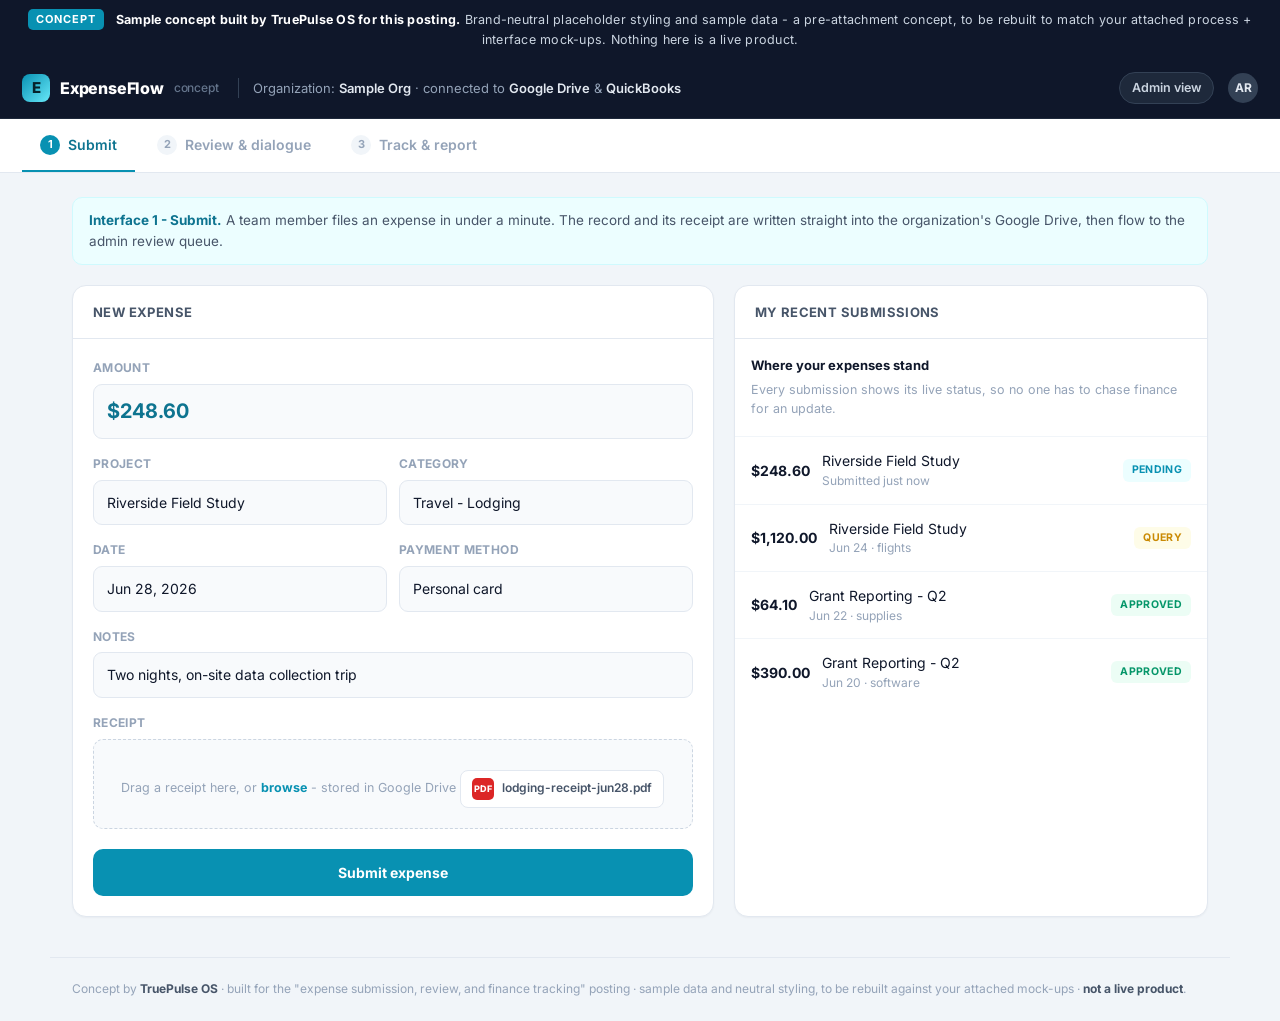
==== index.html @ 90a5983a "Expense app concept for Upwork posting" ====
<!DOCTYPE html>
<html lang="en">
<head>
<meta charset="utf-8">
<meta name="viewport" content="width=device-width, initial-scale=1">
<title>Expense App - Concept (Submit / Review / Track)</title>
<link rel="preconnect" href="https://fonts.googleapis.com">
<link rel="preconnect" href="https://fonts.gstatic.com" crossorigin>
<link href="https://fonts.googleapis.com/css2?family=Inter:wght@400;500;600;700;800&display=swap" rel="stylesheet">
<style>
  :root{
    --bg:#0f172a;--panel:#ffffff;--app:#f1f5f9;--line:#e2e8f0;
    --ink:#0f172a;--ink2:#475569;--ink3:#94a3b8;
    --accent:#0891b2;--accent-d:#0e7490;--accent-soft:#ecfeff;
    --ok:#059669;--ok-bg:#ecfdf5;
    --warn:#ca8a04;--warn-bg:#fefce8;
    --crit:#dc2626;--crit-bg:#fef2f2;
    --pending:#0891b2;--pending-bg:#ecfeff;
    --font:'Inter',system-ui,Segoe UI,sans-serif;
  }
  *{box-sizing:border-box;margin:0;padding:0;}
  body{font-family:var(--font);background:var(--app);color:var(--ink);font-size:14px;line-height:1.55;-webkit-font-smoothing:antialiased;}
  a{color:inherit;text-decoration:none;}

  /* concept banner */
  .banner{background:var(--bg);color:#cbd5e1;font-size:12.5px;letter-spacing:.02em;text-align:center;padding:9px 16px;}
  .banner b{color:#fff;}
  .banner .pill{display:inline-block;background:var(--accent);color:#fff;font-weight:700;font-size:11px;letter-spacing:.08em;text-transform:uppercase;padding:2px 8px;border-radius:5px;margin-right:8px;vertical-align:1px;}

  /* top bar */
  .top{display:flex;align-items:center;gap:14px;background:var(--bg);color:#e2e8f0;padding:14px 22px;border-bottom:1px solid #1e293b;}
  .logo{display:flex;align-items:center;gap:10px;font-weight:800;font-size:16px;color:#fff;letter-spacing:-.2px;}
  .logo .mark{width:28px;height:28px;border-radius:8px;background:linear-gradient(135deg,var(--accent),#67e8f9);display:grid;place-items:center;color:#06232b;font-size:15px;font-weight:800;}
  .top .ctx{margin-left:6px;padding-left:14px;border-left:1px solid #334155;color:#94a3b8;font-size:13px;}
  .top .ctx b{color:#e2e8f0;font-weight:600;}
  .top .right{margin-left:auto;display:flex;align-items:center;gap:14px;color:#94a3b8;font-size:12.5px;}
  .top .role{background:#1e293b;border:1px solid #334155;border-radius:999px;padding:5px 12px;color:#cbd5e1;font-weight:600;}
  .top .who{width:30px;height:30px;border-radius:50%;background:#334155;display:grid;place-items:center;color:#e2e8f0;font-weight:700;font-size:12px;}

  /* view tabs */
  .tabs{display:flex;gap:4px;background:#fff;border-bottom:1px solid var(--line);padding:0 22px;position:sticky;top:0;z-index:20;}
  .tab{padding:15px 18px;font-weight:600;font-size:14px;color:var(--ink3);cursor:pointer;border-bottom:2.5px solid transparent;transition:.15s;display:flex;align-items:center;gap:8px;}
  .tab:hover{color:var(--ink2);}
  .tab.on{color:var(--accent-d);border-bottom-color:var(--accent);}
  .tab .num{width:20px;height:20px;border-radius:50%;background:var(--app);display:grid;place-items:center;font-size:11px;font-weight:700;color:var(--ink3);}
  .tab.on .num{background:var(--accent);color:#fff;}

  .wrap{max-width:1180px;margin:0 auto;padding:24px 22px 40px;}
  .view{display:none;}
  .view.on{display:block;animation:fade .25s ease;}
  @keyframes fade{from{opacity:0;transform:translateY(6px);}to{opacity:1;transform:none;}}

  .card{background:var(--panel);border:1px solid var(--line);border-radius:14px;box-shadow:0 1px 2px rgba(15,23,42,.04);}
  .card .hd{padding:16px 20px;border-bottom:1px solid var(--line);display:flex;align-items:center;gap:10px;}
  .card .hd h2{font-size:13px;font-weight:700;letter-spacing:.03em;text-transform:uppercase;color:var(--ink2);}
  .card .hd .count{margin-left:auto;font-size:12px;font-weight:600;color:var(--ink3);}
  .flow{color:var(--ink2);font-size:13.5px;margin:0 0 20px;padding:12px 16px;background:var(--accent-soft);border:1px solid #cffafe;border-radius:10px;}
  .flow b{color:var(--accent-d);}

  /* ===== Submit view ===== */
  .cols{display:grid;grid-template-columns:1.15fr .85fr;gap:20px;}
  @media(max-width:860px){.cols{grid-template-columns:1fr;}}
  .form{padding:20px;}
  .field{margin-bottom:16px;}
  .field label{display:block;font-size:12px;font-weight:700;letter-spacing:.03em;text-transform:uppercase;color:var(--ink3);margin-bottom:6px;}
  .field .inp{width:100%;border:1px solid var(--line);border-radius:9px;padding:11px 13px;font:inherit;font-size:14px;color:var(--ink);background:#f8fafc;}
  .field .inp.big{font-size:20px;font-weight:700;color:var(--accent-d);}
  .row2{display:grid;grid-template-columns:1fr 1fr;gap:12px;}
  .up{border:1.5px dashed #cbd5e1;border-radius:10px;padding:20px;text-align:center;color:var(--ink3);font-size:12.5px;background:#f8fafc;}
  .up b{color:var(--accent);}
  .up .rc{margin-top:10px;display:inline-flex;align-items:center;gap:8px;background:#fff;border:1px solid var(--line);border-radius:8px;padding:7px 11px;color:var(--ink2);font-weight:600;font-size:12px;}
  .up .rc .x{width:22px;height:22px;border-radius:5px;background:var(--crit);color:#fff;display:grid;place-items:center;font-size:9px;font-weight:800;}
  .submit{width:100%;margin-top:4px;background:var(--accent);color:#fff;border:0;border-radius:10px;padding:13px;font:inherit;font-weight:700;font-size:14px;cursor:pointer;transition:.15s;}
  .submit:hover{background:var(--accent-d);}
  .side h3{font-size:13px;font-weight:700;color:var(--ink);margin-bottom:4px;}
  .side .sub{font-size:12.5px;color:var(--ink3);margin-bottom:14px;}
  .mine{padding:13px 16px;border-top:1px solid #f1f5f9;display:flex;align-items:center;gap:12px;}
  .mine:first-of-type{border-top:0;}
  .mine .amt{font-weight:700;font-size:14px;}
  .mine .m2{flex:1;min-width:0;}
  .mine .m2 .p{font-size:12px;color:var(--ink3);}

  /* status pills */
  .st{font-size:10.5px;font-weight:700;letter-spacing:.03em;text-transform:uppercase;padding:3px 9px;border-radius:6px;white-space:nowrap;}
  .st.approved{background:var(--ok-bg);color:var(--ok);}
  .st.pending{background:var(--pending-bg);color:var(--pending);}
  .st.query{background:var(--warn-bg);color:var(--warn);}
  .st.rejected{background:var(--crit-bg);color:var(--crit);}

  /* ===== Review view ===== */
  .rgrid{display:grid;grid-template-columns:1fr 400px;gap:20px;}
  @media(max-width:920px){.rgrid{grid-template-columns:1fr;}}
  table{width:100%;border-collapse:collapse;}
  thead th{text-align:left;font-size:10.5px;font-weight:700;letter-spacing:.05em;text-transform:uppercase;color:var(--ink3);padding:12px 18px;border-bottom:1px solid var(--line);background:#f8fafc;}
  tbody td{padding:13px 18px;border-bottom:1px solid #f1f5f9;vertical-align:middle;font-size:13px;}
  tbody tr{cursor:pointer;transition:background .12s;}
  tbody tr:hover{background:#f8fafc;}
  tbody tr.sel{background:var(--accent-soft);}
  .amtc{font-weight:700;color:var(--ink);}
  .who2{font-weight:600;}
  .who2 .p{font-size:11.5px;color:var(--ink3);font-weight:500;}

  /* dialogue panel */
  .thread{display:flex;flex-direction:column;}
  .thread .hd{justify-content:space-between;}
  .exp{padding:16px 18px;border-bottom:1px solid var(--line);background:#f8fafc;}
  .exp .big{font-size:24px;font-weight:800;color:var(--ink);letter-spacing:-.5px;}
  .exp .meta{font-size:12.5px;color:var(--ink2);margin-top:4px;}
  .exp .meta b{color:var(--ink);}
  .msgs{padding:16px 18px;display:flex;flex-direction:column;gap:12px;max-height:280px;overflow:auto;}
  .msg{max-width:85%;}
  .msg .bub{padding:9px 13px;border-radius:12px;font-size:13px;line-height:1.5;}
  .msg .lbl{font-size:10.5px;color:var(--ink3);font-weight:600;margin:4px 2px 0;}
  .msg.admin{align-self:flex-end;align-items:flex-end;display:flex;flex-direction:column;}
  .msg.admin .bub{background:var(--accent);color:#fff;border-bottom-right-radius:3px;}
  .msg.user .bub{background:#f1f5f9;color:var(--ink);border-bottom-left-radius:3px;}
  .replybar{padding:12px 18px;border-top:1px solid var(--line);display:flex;gap:9px;align-items:center;}
  .replybar .inp{flex:1;border:1px solid var(--line);border-radius:9px;padding:10px 12px;font:inherit;font-size:13px;background:#f8fafc;color:var(--ink3);}
  .actbar{display:flex;gap:8px;padding:12px 18px;border-top:1px solid var(--line);}
  .abtn{flex:1;border:0;border-radius:9px;padding:10px;font:inherit;font-weight:700;font-size:13px;cursor:pointer;transition:.15s;}
  .abtn.ok{background:var(--ok-bg);color:var(--ok);}
  .abtn.ok:hover{background:#d1fae5;}
  .abtn.q{background:var(--warn-bg);color:var(--warn);}
  .abtn.q:hover{background:#fef9c3;}
  .abtn.no{background:var(--crit-bg);color:var(--crit);}
  .abtn.no:hover{background:#fee2e2;}

  /* ===== Track view ===== */
  .tiles{display:grid;grid-template-columns:repeat(4,1fr);gap:14px;margin-bottom:20px;}
  @media(max-width:640px){.tiles{grid-template-columns:repeat(2,1fr);}}
  .tile{background:var(--panel);border:1px solid var(--line);border-radius:12px;padding:16px 18px;}
  .tile .n{font-size:26px;font-weight:800;letter-spacing:-.5px;line-height:1;color:var(--accent-d);}
  .tile .l{font-size:11px;font-weight:600;letter-spacing:.04em;text-transform:uppercase;color:var(--ink3);margin-top:6px;}
  .tile.ok .n{color:var(--ok);}.tile.warn .n{color:var(--warn);}
  .proj{padding:16px 20px;border-top:1px solid #f1f5f9;}
  .proj:first-of-type{border-top:0;}
  .proj .row{display:flex;align-items:center;gap:12px;margin-bottom:9px;}
  .proj .nm{font-weight:700;font-size:14px;}
  .proj .sp{margin-left:auto;font-weight:700;color:var(--ink);}
  .proj .of{color:var(--ink3);font-weight:500;font-size:12.5px;}
  .bar{height:9px;border-radius:6px;background:#f1f5f9;overflow:hidden;}
  .bar > i{display:block;height:100%;border-radius:6px;background:linear-gradient(90deg,var(--accent),#22d3ee);}
  .bar > i.hot{background:linear-gradient(90deg,var(--warn),#f59e0b);}
  .rep{display:flex;align-items:center;gap:12px;flex-wrap:wrap;padding:16px 20px;}
  .rep .g{border:1px solid var(--line);border-radius:9px;padding:8px 12px;font-size:12.5px;color:var(--ink2);font-weight:600;background:#f8fafc;}
  .rep .exp2{margin-left:auto;display:flex;gap:9px;}
  .expbtn{display:inline-flex;align-items:center;gap:7px;border:1px solid var(--line);border-radius:9px;padding:9px 14px;font-weight:700;font-size:12.5px;cursor:pointer;background:#fff;color:var(--ink2);transition:.15s;}
  .expbtn:hover{border-color:var(--accent);color:var(--accent-d);}
  .expbtn .ic{width:22px;height:22px;border-radius:5px;display:grid;place-items:center;font-size:9px;font-weight:800;color:#fff;}
  .expbtn .ic.pdf{background:var(--crit);}.expbtn .ic.xls{background:var(--ok);}

  .foot{max-width:1180px;margin:0 auto;padding:22px;color:var(--ink3);font-size:12px;border-top:1px solid var(--line);}
  .foot b{color:var(--ink2);}
</style>
</head>
<body>

<div class="banner"><span class="pill">Concept</span> <b>Sample concept built by TruePulse OS for this posting.</b> Brand-neutral placeholder styling and sample data - a pre-attachment concept, to be rebuilt to match your attached process + interface mock-ups. Nothing here is a live product.</div>

<div class="top">
  <div class="logo"><span class="mark">E</span> ExpenseFlow <span style="font-weight:500;color:#64748b;font-size:12px;">concept</span></div>
  <div class="ctx">Organization: <b>Sample Org</b> · connected to <b>Google Drive</b> &amp; <b>QuickBooks</b></div>
  <div class="right"><span class="role">Admin view</span><span class="who">AR</span></div>
</div>

<div class="tabs">
  <div class="tab on" data-v="submit"><span class="num">1</span> Submit</div>
  <div class="tab" data-v="review"><span class="num">2</span> Review &amp; dialogue</div>
  <div class="tab" data-v="track"><span class="num">3</span> Track &amp; report</div>
</div>

<div class="wrap">

  <!-- ===================== SUBMIT ===================== -->
  <div class="view on" id="submit">
    <div class="flow"><b>Interface 1 - Submit.</b> A team member files an expense in under a minute. The record and its receipt are written straight into the organization's Google Drive, then flow to the admin review queue.</div>
    <div class="cols">
      <div class="card">
        <div class="hd"><h2>New expense</h2></div>
        <div class="form">
          <div class="field"><label>Amount</label><input class="inp big" value="$248.60" readonly></div>
          <div class="row2">
            <div class="field"><label>Project</label><input class="inp" value="Riverside Field Study" readonly></div>
            <div class="field"><label>Category</label><input class="inp" value="Travel - Lodging" readonly></div>
          </div>
          <div class="row2">
            <div class="field"><label>Date</label><input class="inp" value="Jun 28, 2026" readonly></div>
            <div class="field"><label>Payment method</label><input class="inp" value="Personal card" readonly></div>
          </div>
          <div class="field"><label>Notes</label><input class="inp" value="Two nights, on-site data collection trip" readonly></div>
          <div class="field"><label>Receipt</label>
            <div class="up">Drag a receipt here, or <b>browse</b> - stored in Google Drive
              <div class="rc"><span class="x">PDF</span> lodging-receipt-jun28.pdf</div>
            </div>
          </div>
          <button class="submit">Submit expense</button>
        </div>
      </div>
      <div class="card side" style="padding:0;">
        <div class="hd"><h2>My recent submissions</h2></div>
        <div style="padding:16px 16px 4px;"><h3>Where your expenses stand</h3><div class="sub">Every submission shows its live status, so no one has to chase finance for an update.</div></div>
        <div class="mine"><span class="amt">$248.60</span><div class="m2"><div>Riverside Field Study</div><div class="p">Submitted just now</div></div><span class="st pending">Pending</span></div>
        <div class="mine"><span class="amt">$1,120.00</span><div class="m2"><div>Riverside Field Study</div><div class="p">Jun 24 · flights</div></div><span class="st query">Query</span></div>
        <div class="mine"><span class="amt">$64.10</span><div class="m2"><div>Grant Reporting - Q2</div><div class="p">Jun 22 · supplies</div></div><span class="st approved">Approved</span></div>
        <div class="mine"><span class="amt">$390.00</span><div class="m2"><div>Grant Reporting - Q2</div><div class="p">Jun 20 · software</div></div><span class="st approved">Approved</span></div>
      </div>
    </div>
  </div>

  <!-- ===================== REVIEW ===================== -->
  <div class="view" id="review">
    <div class="flow"><b>Interface 2 - Review &amp; dialogue.</b> Admin works a queue of submissions - approve, reject, or open a question. The back-and-forth stays on the expense itself, so there is no separate email chain and every decision has a trail.</div>
    <div class="rgrid">
      <div class="card">
        <div class="hd"><h2>Review queue</h2><span class="count">4 awaiting action</span></div>
        <table>
          <thead><tr><th>Submitter</th><th>Project</th><th>Amount</th><th>Status</th></tr></thead>
          <tbody>
            <tr class="sel"><td class="who2">M. Okafor<span class="p">Jun 24</span></td><td>Riverside Field Study</td><td class="amtc">$1,120.00</td><td><span class="st query">Query</span></td></tr>
            <tr><td class="who2">J. Reyes<span class="p">just now</span></td><td>Riverside Field Study</td><td class="amtc">$248.60</td><td><span class="st pending">Pending</span></td></tr>
            <tr><td class="who2">S. Patel<span class="p">Jun 27</span></td><td>Grant Reporting - Q2</td><td class="amtc">$512.00</td><td><span class="st pending">Pending</span></td></tr>
            <tr><td class="who2">L. Chen<span class="p">Jun 26</span></td><td>Outreach - Coastal</td><td class="amtc">$88.40</td><td><span class="st pending">Pending</span></td></tr>
            <tr><td class="who2">M. Okafor<span class="p">Jun 22</span></td><td>Grant Reporting - Q2</td><td class="amtc">$64.10</td><td><span class="st approved">Approved</span></td></tr>
          </tbody>
        </table>
      </div>
      <div class="card thread">
        <div class="hd"><h2>Expense #4471</h2><span class="st query">Query open</span></div>
        <div class="exp">
          <div class="big">$1,120.00</div>
          <div class="meta"><b>M. Okafor</b> · Riverside Field Study · Travel - Flights · Jun 24, 2026</div>
        </div>
        <div class="msgs">
          <div class="msg admin"><div class="bub">Hi Michael - can you confirm this was economy fare? The amount is above the usual range for this route.</div><div class="lbl">You (Admin) · Jun 25</div></div>
          <div class="msg user"><div class="bub">Yes, economy - it was a last-minute booking after the site date moved. Receipt attached shows the fare class.</div><div class="lbl">M. Okafor · Jun 25</div></div>
          <div class="msg admin"><div class="bub">Got it, thanks. That works with the schedule change on file.</div><div class="lbl">You (Admin) · Jun 25</div></div>
        </div>
        <div class="replybar"><span class="inp">Write a reply...</span></div>
        <div class="actbar">
          <button class="abtn ok">Approve</button>
          <button class="abtn q">Ask a question</button>
          <button class="abtn no">Reject</button>
        </div>
      </div>
    </div>
  </div>

  <!-- ===================== TRACK ===================== -->
  <div class="view" id="track">
    <div class="flow"><b>Interface 3 - Track &amp; report.</b> Approved expenses roll up into per-project summaries anyone can view, and admin builds and exports a clean report in a couple of clicks. Approved items are what sync to QuickBooks.</div>
    <div class="tiles">
      <div class="tile"><div class="n">$18,940</div><div class="l">Total expenses YTD</div></div>
      <div class="tile ok"><div class="n">$16,120</div><div class="l">Approved</div></div>
      <div class="tile warn"><div class="n">$1,368</div><div class="l">Pending / in query</div></div>
      <div class="tile"><div class="n">3</div><div class="l">Active projects</div></div>
    </div>
    <div class="card" style="margin-bottom:20px;">
      <div class="hd"><h2>Expenses by project</h2><span class="count">vs. budget</span></div>
      <div class="proj">
        <div class="row"><span class="nm">Riverside Field Study</span><span class="sp">$9,240 <span class="of">/ $12,000</span></span></div>
        <div class="bar"><i style="width:77%"></i></div>
      </div>
      <div class="proj">
        <div class="row"><span class="nm">Grant Reporting - Q2</span><span class="sp">$6,480 <span class="of">/ $7,000</span></span></div>
        <div class="bar"><i class="hot" style="width:93%"></i></div>
      </div>
      <div class="proj">
        <div class="row"><span class="nm">Outreach - Coastal</span><span class="sp">$3,220 <span class="of">/ $9,000</span></span></div>
        <div class="bar"><i style="width:36%"></i></div>
      </div>
    </div>
    <div class="card">
      <div class="hd"><h2>Build an expense report</h2></div>
      <div class="rep">
        <span class="g">Project: All</span>
        <span class="g">Date: Q2 2026</span>
        <span class="g">Status: Approved</span>
        <div class="exp2">
          <span class="expbtn"><span class="ic pdf">PDF</span> Export PDF</span>
          <span class="expbtn"><span class="ic xls">XLS</span> Export Excel</span>
        </div>
      </div>
    </div>
  </div>

</div>

<div class="foot">Concept by <b>TruePulse OS</b> · built for the "expense submission, review, and finance tracking" posting · sample data and neutral styling, to be rebuilt against your attached mock-ups · <b>not a live product</b>.</div>

<script>
  document.querySelectorAll('.tab').forEach(function(t){
    t.addEventListener('click',function(){
      document.querySelectorAll('.tab').forEach(function(x){x.classList.remove('on');});
      document.querySelectorAll('.view').forEach(function(x){x.classList.remove('on');});
      t.classList.add('on');
      document.getElementById(t.dataset.v).classList.add('on');
      window.scrollTo({top:0,behavior:'smooth'});
    });
  });
  // review row selection
  document.querySelectorAll('#review tbody tr').forEach(function(r){
    r.addEventListener('click',function(){
      document.querySelectorAll('#review tbody tr').forEach(function(x){x.classList.remove('sel');});
      r.classList.add('sel');
    });
  });
</script>
</body>
</html>
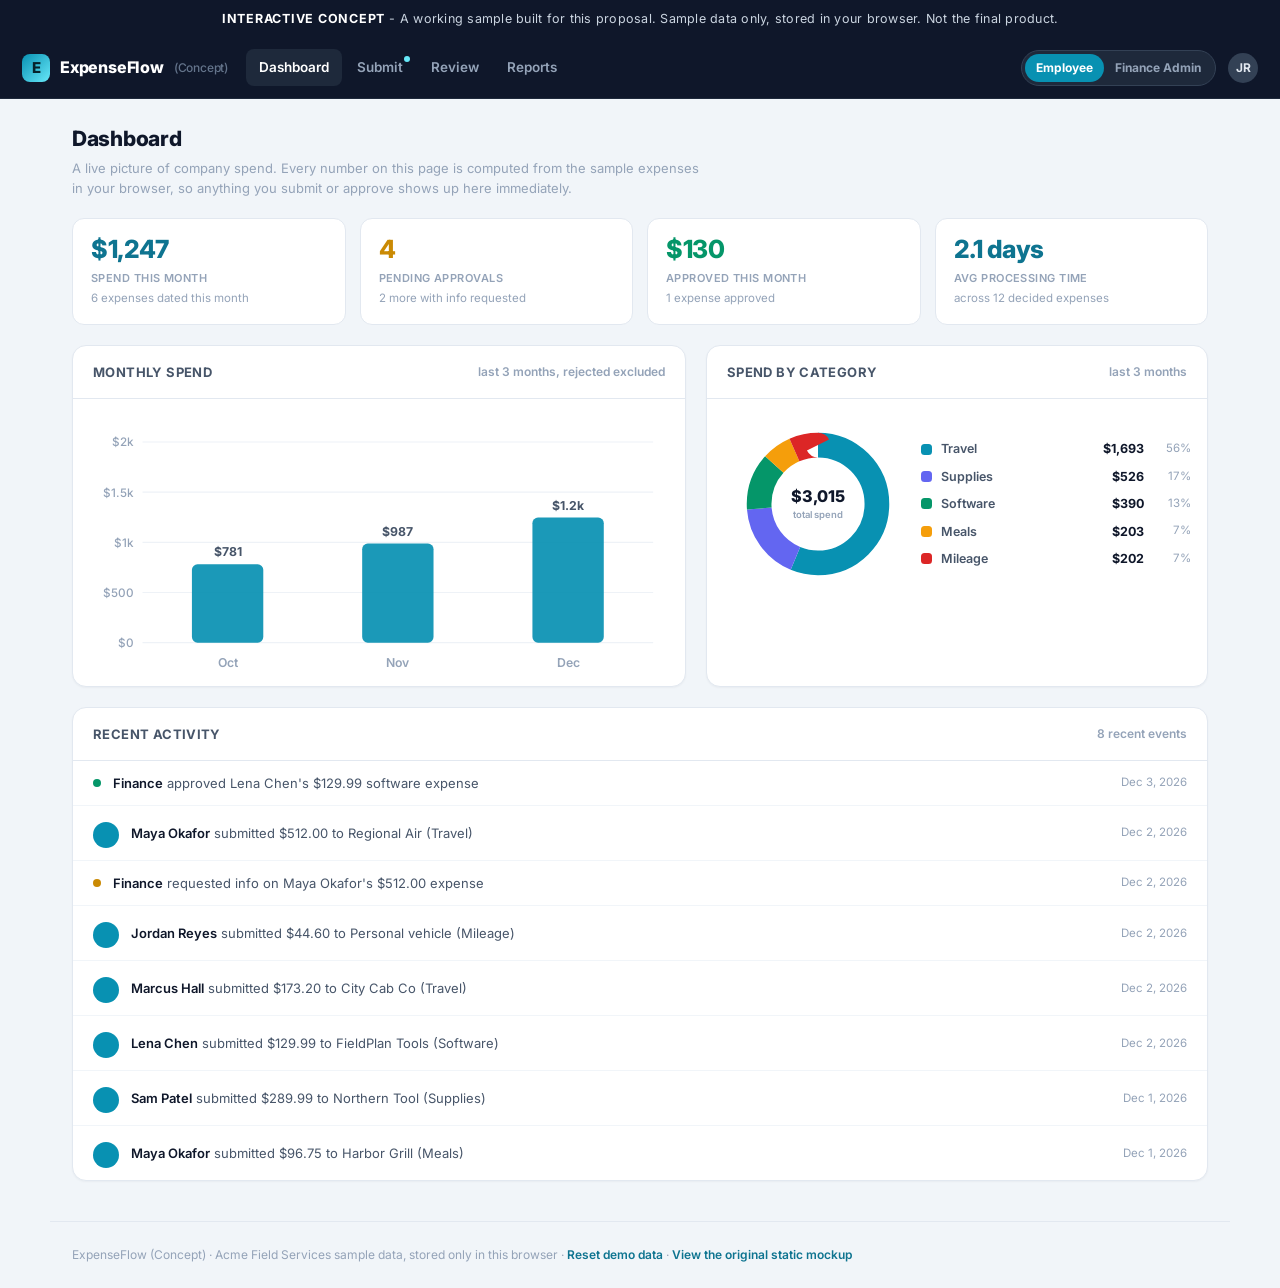
==== commit d01bfdfe: "Upgrade static mockup to working interactive demo app Dashboard, submit, review, and reports pages w" ====
--- a/index.html
+++ b/index.html
@@ -3,307 +3,210 @@
 <head>
 <meta charset="utf-8">
 <meta name="viewport" content="width=device-width, initial-scale=1">
-<title>Expense App - Concept (Submit / Review / Track)</title>
+<title>ExpenseFlow (Concept) - Dashboard</title>
 <link rel="preconnect" href="https://fonts.googleapis.com">
 <link rel="preconnect" href="https://fonts.gstatic.com" crossorigin>
 <link href="https://fonts.googleapis.com/css2?family=Inter:wght@400;500;600;700;800&display=swap" rel="stylesheet">
-<style>
-  :root{
-    --bg:#0f172a;--panel:#ffffff;--app:#f1f5f9;--line:#e2e8f0;
-    --ink:#0f172a;--ink2:#475569;--ink3:#94a3b8;
-    --accent:#0891b2;--accent-d:#0e7490;--accent-soft:#ecfeff;
-    --ok:#059669;--ok-bg:#ecfdf5;
-    --warn:#ca8a04;--warn-bg:#fefce8;
-    --crit:#dc2626;--crit-bg:#fef2f2;
-    --pending:#0891b2;--pending-bg:#ecfeff;
-    --font:'Inter',system-ui,Segoe UI,sans-serif;
-  }
-  *{box-sizing:border-box;margin:0;padding:0;}
-  body{font-family:var(--font);background:var(--app);color:var(--ink);font-size:14px;line-height:1.55;-webkit-font-smoothing:antialiased;}
-  a{color:inherit;text-decoration:none;}
-
-  /* concept banner */
-  .banner{background:var(--bg);color:#cbd5e1;font-size:12.5px;letter-spacing:.02em;text-align:center;padding:9px 16px;}
-  .banner b{color:#fff;}
-  .banner .pill{display:inline-block;background:var(--accent);color:#fff;font-weight:700;font-size:11px;letter-spacing:.08em;text-transform:uppercase;padding:2px 8px;border-radius:5px;margin-right:8px;vertical-align:1px;}
-
-  /* top bar */
-  .top{display:flex;align-items:center;gap:14px;background:var(--bg);color:#e2e8f0;padding:14px 22px;border-bottom:1px solid #1e293b;}
-  .logo{display:flex;align-items:center;gap:10px;font-weight:800;font-size:16px;color:#fff;letter-spacing:-.2px;}
-  .logo .mark{width:28px;height:28px;border-radius:8px;background:linear-gradient(135deg,var(--accent),#67e8f9);display:grid;place-items:center;color:#06232b;font-size:15px;font-weight:800;}
-  .top .ctx{margin-left:6px;padding-left:14px;border-left:1px solid #334155;color:#94a3b8;font-size:13px;}
-  .top .ctx b{color:#e2e8f0;font-weight:600;}
-  .top .right{margin-left:auto;display:flex;align-items:center;gap:14px;color:#94a3b8;font-size:12.5px;}
-  .top .role{background:#1e293b;border:1px solid #334155;border-radius:999px;padding:5px 12px;color:#cbd5e1;font-weight:600;}
-  .top .who{width:30px;height:30px;border-radius:50%;background:#334155;display:grid;place-items:center;color:#e2e8f0;font-weight:700;font-size:12px;}
-
-  /* view tabs */
-  .tabs{display:flex;gap:4px;background:#fff;border-bottom:1px solid var(--line);padding:0 22px;position:sticky;top:0;z-index:20;}
-  .tab{padding:15px 18px;font-weight:600;font-size:14px;color:var(--ink3);cursor:pointer;border-bottom:2.5px solid transparent;transition:.15s;display:flex;align-items:center;gap:8px;}
-  .tab:hover{color:var(--ink2);}
-  .tab.on{color:var(--accent-d);border-bottom-color:var(--accent);}
-  .tab .num{width:20px;height:20px;border-radius:50%;background:var(--app);display:grid;place-items:center;font-size:11px;font-weight:700;color:var(--ink3);}
-  .tab.on .num{background:var(--accent);color:#fff;}
-
-  .wrap{max-width:1180px;margin:0 auto;padding:24px 22px 40px;}
-  .view{display:none;}
-  .view.on{display:block;animation:fade .25s ease;}
-  @keyframes fade{from{opacity:0;transform:translateY(6px);}to{opacity:1;transform:none;}}
-
-  .card{background:var(--panel);border:1px solid var(--line);border-radius:14px;box-shadow:0 1px 2px rgba(15,23,42,.04);}
-  .card .hd{padding:16px 20px;border-bottom:1px solid var(--line);display:flex;align-items:center;gap:10px;}
-  .card .hd h2{font-size:13px;font-weight:700;letter-spacing:.03em;text-transform:uppercase;color:var(--ink2);}
-  .card .hd .count{margin-left:auto;font-size:12px;font-weight:600;color:var(--ink3);}
-  .flow{color:var(--ink2);font-size:13.5px;margin:0 0 20px;padding:12px 16px;background:var(--accent-soft);border:1px solid #cffafe;border-radius:10px;}
-  .flow b{color:var(--accent-d);}
-
-  /* ===== Submit view ===== */
-  .cols{display:grid;grid-template-columns:1.15fr .85fr;gap:20px;}
-  @media(max-width:860px){.cols{grid-template-columns:1fr;}}
-  .form{padding:20px;}
-  .field{margin-bottom:16px;}
-  .field label{display:block;font-size:12px;font-weight:700;letter-spacing:.03em;text-transform:uppercase;color:var(--ink3);margin-bottom:6px;}
-  .field .inp{width:100%;border:1px solid var(--line);border-radius:9px;padding:11px 13px;font:inherit;font-size:14px;color:var(--ink);background:#f8fafc;}
-  .field .inp.big{font-size:20px;font-weight:700;color:var(--accent-d);}
-  .row2{display:grid;grid-template-columns:1fr 1fr;gap:12px;}
-  .up{border:1.5px dashed #cbd5e1;border-radius:10px;padding:20px;text-align:center;color:var(--ink3);font-size:12.5px;background:#f8fafc;}
-  .up b{color:var(--accent);}
-  .up .rc{margin-top:10px;display:inline-flex;align-items:center;gap:8px;background:#fff;border:1px solid var(--line);border-radius:8px;padding:7px 11px;color:var(--ink2);font-weight:600;font-size:12px;}
-  .up .rc .x{width:22px;height:22px;border-radius:5px;background:var(--crit);color:#fff;display:grid;place-items:center;font-size:9px;font-weight:800;}
-  .submit{width:100%;margin-top:4px;background:var(--accent);color:#fff;border:0;border-radius:10px;padding:13px;font:inherit;font-weight:700;font-size:14px;cursor:pointer;transition:.15s;}
-  .submit:hover{background:var(--accent-d);}
-  .side h3{font-size:13px;font-weight:700;color:var(--ink);margin-bottom:4px;}
-  .side .sub{font-size:12.5px;color:var(--ink3);margin-bottom:14px;}
-  .mine{padding:13px 16px;border-top:1px solid #f1f5f9;display:flex;align-items:center;gap:12px;}
-  .mine:first-of-type{border-top:0;}
-  .mine .amt{font-weight:700;font-size:14px;}
-  .mine .m2{flex:1;min-width:0;}
-  .mine .m2 .p{font-size:12px;color:var(--ink3);}
-
-  /* status pills */
-  .st{font-size:10.5px;font-weight:700;letter-spacing:.03em;text-transform:uppercase;padding:3px 9px;border-radius:6px;white-space:nowrap;}
-  .st.approved{background:var(--ok-bg);color:var(--ok);}
-  .st.pending{background:var(--pending-bg);color:var(--pending);}
-  .st.query{background:var(--warn-bg);color:var(--warn);}
-  .st.rejected{background:var(--crit-bg);color:var(--crit);}
-
-  /* ===== Review view ===== */
-  .rgrid{display:grid;grid-template-columns:1fr 400px;gap:20px;}
-  @media(max-width:920px){.rgrid{grid-template-columns:1fr;}}
-  table{width:100%;border-collapse:collapse;}
-  thead th{text-align:left;font-size:10.5px;font-weight:700;letter-spacing:.05em;text-transform:uppercase;color:var(--ink3);padding:12px 18px;border-bottom:1px solid var(--line);background:#f8fafc;}
-  tbody td{padding:13px 18px;border-bottom:1px solid #f1f5f9;vertical-align:middle;font-size:13px;}
-  tbody tr{cursor:pointer;transition:background .12s;}
-  tbody tr:hover{background:#f8fafc;}
-  tbody tr.sel{background:var(--accent-soft);}
-  .amtc{font-weight:700;color:var(--ink);}
-  .who2{font-weight:600;}
-  .who2 .p{font-size:11.5px;color:var(--ink3);font-weight:500;}
-
-  /* dialogue panel */
-  .thread{display:flex;flex-direction:column;}
-  .thread .hd{justify-content:space-between;}
-  .exp{padding:16px 18px;border-bottom:1px solid var(--line);background:#f8fafc;}
-  .exp .big{font-size:24px;font-weight:800;color:var(--ink);letter-spacing:-.5px;}
-  .exp .meta{font-size:12.5px;color:var(--ink2);margin-top:4px;}
-  .exp .meta b{color:var(--ink);}
-  .msgs{padding:16px 18px;display:flex;flex-direction:column;gap:12px;max-height:280px;overflow:auto;}
-  .msg{max-width:85%;}
-  .msg .bub{padding:9px 13px;border-radius:12px;font-size:13px;line-height:1.5;}
-  .msg .lbl{font-size:10.5px;color:var(--ink3);font-weight:600;margin:4px 2px 0;}
-  .msg.admin{align-self:flex-end;align-items:flex-end;display:flex;flex-direction:column;}
-  .msg.admin .bub{background:var(--accent);color:#fff;border-bottom-right-radius:3px;}
-  .msg.user .bub{background:#f1f5f9;color:var(--ink);border-bottom-left-radius:3px;}
-  .replybar{padding:12px 18px;border-top:1px solid var(--line);display:flex;gap:9px;align-items:center;}
-  .replybar .inp{flex:1;border:1px solid var(--line);border-radius:9px;padding:10px 12px;font:inherit;font-size:13px;background:#f8fafc;color:var(--ink3);}
-  .actbar{display:flex;gap:8px;padding:12px 18px;border-top:1px solid var(--line);}
-  .abtn{flex:1;border:0;border-radius:9px;padding:10px;font:inherit;font-weight:700;font-size:13px;cursor:pointer;transition:.15s;}
-  .abtn.ok{background:var(--ok-bg);color:var(--ok);}
-  .abtn.ok:hover{background:#d1fae5;}
-  .abtn.q{background:var(--warn-bg);color:var(--warn);}
-  .abtn.q:hover{background:#fef9c3;}
-  .abtn.no{background:var(--crit-bg);color:var(--crit);}
-  .abtn.no:hover{background:#fee2e2;}
-
-  /* ===== Track view ===== */
-  .tiles{display:grid;grid-template-columns:repeat(4,1fr);gap:14px;margin-bottom:20px;}
-  @media(max-width:640px){.tiles{grid-template-columns:repeat(2,1fr);}}
-  .tile{background:var(--panel);border:1px solid var(--line);border-radius:12px;padding:16px 18px;}
-  .tile .n{font-size:26px;font-weight:800;letter-spacing:-.5px;line-height:1;color:var(--accent-d);}
-  .tile .l{font-size:11px;font-weight:600;letter-spacing:.04em;text-transform:uppercase;color:var(--ink3);margin-top:6px;}
-  .tile.ok .n{color:var(--ok);}.tile.warn .n{color:var(--warn);}
-  .proj{padding:16px 20px;border-top:1px solid #f1f5f9;}
-  .proj:first-of-type{border-top:0;}
-  .proj .row{display:flex;align-items:center;gap:12px;margin-bottom:9px;}
-  .proj .nm{font-weight:700;font-size:14px;}
-  .proj .sp{margin-left:auto;font-weight:700;color:var(--ink);}
-  .proj .of{color:var(--ink3);font-weight:500;font-size:12.5px;}
-  .bar{height:9px;border-radius:6px;background:#f1f5f9;overflow:hidden;}
-  .bar > i{display:block;height:100%;border-radius:6px;background:linear-gradient(90deg,var(--accent),#22d3ee);}
-  .bar > i.hot{background:linear-gradient(90deg,var(--warn),#f59e0b);}
-  .rep{display:flex;align-items:center;gap:12px;flex-wrap:wrap;padding:16px 20px;}
-  .rep .g{border:1px solid var(--line);border-radius:9px;padding:8px 12px;font-size:12.5px;color:var(--ink2);font-weight:600;background:#f8fafc;}
-  .rep .exp2{margin-left:auto;display:flex;gap:9px;}
-  .expbtn{display:inline-flex;align-items:center;gap:7px;border:1px solid var(--line);border-radius:9px;padding:9px 14px;font-weight:700;font-size:12.5px;cursor:pointer;background:#fff;color:var(--ink2);transition:.15s;}
-  .expbtn:hover{border-color:var(--accent);color:var(--accent-d);}
-  .expbtn .ic{width:22px;height:22px;border-radius:5px;display:grid;place-items:center;font-size:9px;font-weight:800;color:#fff;}
-  .expbtn .ic.pdf{background:var(--crit);}.expbtn .ic.xls{background:var(--ok);}
-
-  .foot{max-width:1180px;margin:0 auto;padding:22px;color:var(--ink3);font-size:12px;border-top:1px solid var(--line);}
-  .foot b{color:var(--ink2);}
-</style>
+<link rel="stylesheet" href="shared/styles.css">
 </head>
 <body>
 
-<div class="banner"><span class="pill">Concept</span> <b>Sample concept built by TruePulse OS for this posting.</b> Brand-neutral placeholder styling and sample data - a pre-attachment concept, to be rebuilt to match your attached process + interface mock-ups. Nothing here is a live product.</div>
-
-<div class="top">
-  <div class="logo"><span class="mark">E</span> ExpenseFlow <span style="font-weight:500;color:#64748b;font-size:12px;">concept</span></div>
-  <div class="ctx">Organization: <b>Sample Org</b> · connected to <b>Google Drive</b> &amp; <b>QuickBooks</b></div>
-  <div class="right"><span class="role">Admin view</span><span class="who">AR</span></div>
-</div>
-
-<div class="tabs">
-  <div class="tab on" data-v="submit"><span class="num">1</span> Submit</div>
-  <div class="tab" data-v="review"><span class="num">2</span> Review &amp; dialogue</div>
-  <div class="tab" data-v="track"><span class="num">3</span> Track &amp; report</div>
-</div>
-
-<div class="wrap">
-
-  <!-- ===================== SUBMIT ===================== -->
-  <div class="view on" id="submit">
-    <div class="flow"><b>Interface 1 - Submit.</b> A team member files an expense in under a minute. The record and its receipt are written straight into the organization's Google Drive, then flow to the admin review queue.</div>
-    <div class="cols">
-      <div class="card">
-        <div class="hd"><h2>New expense</h2></div>
-        <div class="form">
-          <div class="field"><label>Amount</label><input class="inp big" value="$248.60" readonly></div>
-          <div class="row2">
-            <div class="field"><label>Project</label><input class="inp" value="Riverside Field Study" readonly></div>
-            <div class="field"><label>Category</label><input class="inp" value="Travel - Lodging" readonly></div>
-          </div>
-          <div class="row2">
-            <div class="field"><label>Date</label><input class="inp" value="Jun 28, 2026" readonly></div>
-            <div class="field"><label>Payment method</label><input class="inp" value="Personal card" readonly></div>
-          </div>
-          <div class="field"><label>Notes</label><input class="inp" value="Two nights, on-site data collection trip" readonly></div>
-          <div class="field"><label>Receipt</label>
-            <div class="up">Drag a receipt here, or <b>browse</b> - stored in Google Drive
-              <div class="rc"><span class="x">PDF</span> lodging-receipt-jun28.pdf</div>
-            </div>
-          </div>
-          <button class="submit">Submit expense</button>
-        </div>
+<div class="banner"><b>INTERACTIVE CONCEPT</b> - A working sample built for this proposal. Sample data only, stored in your browser. Not the final product.</div>
+
+<header class="top">
+  <a class="logo" href="index.html"><span class="mark">E</span> ExpenseFlow <span class="tagc">(Concept)</span></a>
+  <nav class="nav" aria-label="Main">
+    <a href="index.html" data-page="dashboard">Dashboard<span class="dot"></span></a>
+    <a href="submit.html" data-page="submit">Submit<span class="dot"></span></a>
+    <a href="review.html" data-page="review">Review<span class="dot"></span></a>
+    <a href="reports.html" data-page="reports">Reports<span class="dot"></span></a>
+  </nav>
+  <div class="right">
+    <div class="roleswitch" role="group" aria-label="Demo role">
+      <button type="button" data-role="employee">Employee</button>
+      <button type="button" data-role="admin">Finance Admin</button>
+    </div>
+    <span class="who" title="Jordan Reyes (demo user)">JR</span>
+  </div>
+</header>
+
+<main class="wrap view-in">
+  <div class="pagehead">
+    <h1>Dashboard</h1>
+    <p class="lede">A live picture of company spend. Every number on this page is computed from the sample expenses in your browser, so anything you submit or approve shows up here immediately.</p>
+  </div>
+
+  <section class="tiles" aria-label="Key metrics">
+    <div class="tile">
+      <div class="n" id="kpiSpend">--</div>
+      <div class="l">Spend this month</div>
+      <div class="s" id="kpiSpendSub"></div>
+    </div>
+    <div class="tile warn">
+      <div class="n" id="kpiPending">--</div>
+      <div class="l">Pending approvals</div>
+      <div class="s" id="kpiPendingSub"></div>
+    </div>
+    <div class="tile ok">
+      <div class="n" id="kpiApproved">--</div>
+      <div class="l">Approved this month</div>
+      <div class="s" id="kpiApprovedSub"></div>
+    </div>
+    <div class="tile">
+      <div class="n" id="kpiAvg">--</div>
+      <div class="l">Avg processing time</div>
+      <div class="s" id="kpiAvgSub"></div>
+    </div>
+  </section>
+
+  <section class="grid2">
+    <div class="card">
+      <div class="hd"><h2>Monthly spend</h2><span class="count">last 3 months, rejected excluded</span></div>
+      <div class="chartbox" id="barChart"></div>
+    </div>
+    <div class="card">
+      <div class="hd"><h2>Spend by category</h2><span class="count">last 3 months</span></div>
+      <div class="donutwrap">
+        <div class="chartbox" id="donut"></div>
+        <div class="legend" id="donutLegend"></div>
       </div>
-      <div class="card side" style="padding:0;">
-        <div class="hd"><h2>My recent submissions</h2></div>
-        <div style="padding:16px 16px 4px;"><h3>Where your expenses stand</h3><div class="sub">Every submission shows its live status, so no one has to chase finance for an update.</div></div>
-        <div class="mine"><span class="amt">$248.60</span><div class="m2"><div>Riverside Field Study</div><div class="p">Submitted just now</div></div><span class="st pending">Pending</span></div>
-        <div class="mine"><span class="amt">$1,120.00</span><div class="m2"><div>Riverside Field Study</div><div class="p">Jun 24 · flights</div></div><span class="st query">Query</span></div>
-        <div class="mine"><span class="amt">$64.10</span><div class="m2"><div>Grant Reporting - Q2</div><div class="p">Jun 22 · supplies</div></div><span class="st approved">Approved</span></div>
-        <div class="mine"><span class="amt">$390.00</span><div class="m2"><div>Grant Reporting - Q2</div><div class="p">Jun 20 · software</div></div><span class="st approved">Approved</span></div>
-      </div>
-    </div>
-  </div>
-
-  <!-- ===================== REVIEW ===================== -->
-  <div class="view" id="review">
-    <div class="flow"><b>Interface 2 - Review &amp; dialogue.</b> Admin works a queue of submissions - approve, reject, or open a question. The back-and-forth stays on the expense itself, so there is no separate email chain and every decision has a trail.</div>
-    <div class="rgrid">
-      <div class="card">
-        <div class="hd"><h2>Review queue</h2><span class="count">4 awaiting action</span></div>
-        <table>
-          <thead><tr><th>Submitter</th><th>Project</th><th>Amount</th><th>Status</th></tr></thead>
-          <tbody>
-            <tr class="sel"><td class="who2">M. Okafor<span class="p">Jun 24</span></td><td>Riverside Field Study</td><td class="amtc">$1,120.00</td><td><span class="st query">Query</span></td></tr>
-            <tr><td class="who2">J. Reyes<span class="p">just now</span></td><td>Riverside Field Study</td><td class="amtc">$248.60</td><td><span class="st pending">Pending</span></td></tr>
-            <tr><td class="who2">S. Patel<span class="p">Jun 27</span></td><td>Grant Reporting - Q2</td><td class="amtc">$512.00</td><td><span class="st pending">Pending</span></td></tr>
-            <tr><td class="who2">L. Chen<span class="p">Jun 26</span></td><td>Outreach - Coastal</td><td class="amtc">$88.40</td><td><span class="st pending">Pending</span></td></tr>
-            <tr><td class="who2">M. Okafor<span class="p">Jun 22</span></td><td>Grant Reporting - Q2</td><td class="amtc">$64.10</td><td><span class="st approved">Approved</span></td></tr>
-          </tbody>
-        </table>
-      </div>
-      <div class="card thread">
-        <div class="hd"><h2>Expense #4471</h2><span class="st query">Query open</span></div>
-        <div class="exp">
-          <div class="big">$1,120.00</div>
-          <div class="meta"><b>M. Okafor</b> · Riverside Field Study · Travel - Flights · Jun 24, 2026</div>
-        </div>
-        <div class="msgs">
-          <div class="msg admin"><div class="bub">Hi Michael - can you confirm this was economy fare? The amount is above the usual range for this route.</div><div class="lbl">You (Admin) · Jun 25</div></div>
-          <div class="msg user"><div class="bub">Yes, economy - it was a last-minute booking after the site date moved. Receipt attached shows the fare class.</div><div class="lbl">M. Okafor · Jun 25</div></div>
-          <div class="msg admin"><div class="bub">Got it, thanks. That works with the schedule change on file.</div><div class="lbl">You (Admin) · Jun 25</div></div>
-        </div>
-        <div class="replybar"><span class="inp">Write a reply...</span></div>
-        <div class="actbar">
-          <button class="abtn ok">Approve</button>
-          <button class="abtn q">Ask a question</button>
-          <button class="abtn no">Reject</button>
-        </div>
-      </div>
-    </div>
-  </div>
-
-  <!-- ===================== TRACK ===================== -->
-  <div class="view" id="track">
-    <div class="flow"><b>Interface 3 - Track &amp; report.</b> Approved expenses roll up into per-project summaries anyone can view, and admin builds and exports a clean report in a couple of clicks. Approved items are what sync to QuickBooks.</div>
-    <div class="tiles">
-      <div class="tile"><div class="n">$18,940</div><div class="l">Total expenses YTD</div></div>
-      <div class="tile ok"><div class="n">$16,120</div><div class="l">Approved</div></div>
-      <div class="tile warn"><div class="n">$1,368</div><div class="l">Pending / in query</div></div>
-      <div class="tile"><div class="n">3</div><div class="l">Active projects</div></div>
-    </div>
-    <div class="card" style="margin-bottom:20px;">
-      <div class="hd"><h2>Expenses by project</h2><span class="count">vs. budget</span></div>
-      <div class="proj">
-        <div class="row"><span class="nm">Riverside Field Study</span><span class="sp">$9,240 <span class="of">/ $12,000</span></span></div>
-        <div class="bar"><i style="width:77%"></i></div>
-      </div>
-      <div class="proj">
-        <div class="row"><span class="nm">Grant Reporting - Q2</span><span class="sp">$6,480 <span class="of">/ $7,000</span></span></div>
-        <div class="bar"><i class="hot" style="width:93%"></i></div>
-      </div>
-      <div class="proj">
-        <div class="row"><span class="nm">Outreach - Coastal</span><span class="sp">$3,220 <span class="of">/ $9,000</span></span></div>
-        <div class="bar"><i style="width:36%"></i></div>
-      </div>
-    </div>
-    <div class="card">
-      <div class="hd"><h2>Build an expense report</h2></div>
-      <div class="rep">
-        <span class="g">Project: All</span>
-        <span class="g">Date: Q2 2026</span>
-        <span class="g">Status: Approved</span>
-        <div class="exp2">
-          <span class="expbtn"><span class="ic pdf">PDF</span> Export PDF</span>
-          <span class="expbtn"><span class="ic xls">XLS</span> Export Excel</span>
-        </div>
-      </div>
-    </div>
-  </div>
-
-</div>
-
-<div class="foot">Concept by <b>TruePulse OS</b> · built for the "expense submission, review, and finance tracking" posting · sample data and neutral styling, to be rebuilt against your attached mock-ups · <b>not a live product</b>.</div>
-
+    </div>
+  </section>
+
+  <section class="card">
+    <div class="hd"><h2>Recent activity</h2><span class="count" id="actCount"></span></div>
+    <div id="activity"></div>
+  </section>
+</main>
+
+<footer class="foot">ExpenseFlow (Concept) &middot; Acme Field Services sample data, stored only in this browser &middot; <a href="#" id="resetDemo">Reset demo data</a> &middot; <a href="legacy.html">View the original static mockup</a></footer>
+
+<script src="shared/app.js"></script>
 <script>
-  document.querySelectorAll('.tab').forEach(function(t){
-    t.addEventListener('click',function(){
-      document.querySelectorAll('.tab').forEach(function(x){x.classList.remove('on');});
-      document.querySelectorAll('.view').forEach(function(x){x.classList.remove('on');});
-      t.classList.add('on');
-      document.getElementById(t.dataset.v).classList.add('on');
-      window.scrollTo({top:0,behavior:'smooth'});
+(function () {
+  'use strict';
+  var A = window.ExpenseApp;
+  if (!A) return;
+  A.initChrome('dashboard');
+
+  function setText(id, txt) {
+    var el = document.getElementById(id);
+    if (el) el.textContent = txt;
+  }
+
+  var ex = A.getState().expenses;
+  var nowKey = A.monthKey(A.todayIso());
+
+  /* --- KPI tiles --- */
+  var thisMonth = ex.filter(function (e) { return A.monthKey(e.date) === nowKey; });
+
+  var spend = 0, spendCount = 0;
+  thisMonth.forEach(function (e) {
+    if (e.status !== 'rejected') { spend += e.amount; spendCount++; }
+  });
+  setText('kpiSpend', A.fmtMoney0(spend));
+  setText('kpiSpendSub', spendCount + ' expense' + (spendCount === 1 ? '' : 's') + ' dated this month');
+
+  var pending = 0, info = 0;
+  ex.forEach(function (e) {
+    if (e.status === 'pending') pending++;
+    if (e.status === 'info') info++;
+  });
+  setText('kpiPending', String(pending));
+  setText('kpiPendingSub', info > 0 ? info + ' more with info requested' : 'queue is otherwise clear');
+
+  var appr = 0, apprCount = 0;
+  thisMonth.forEach(function (e) {
+    if (e.status === 'approved') { appr += e.amount; apprCount++; }
+  });
+  setText('kpiApproved', A.fmtMoney0(appr));
+  setText('kpiApprovedSub', apprCount + ' expense' + (apprCount === 1 ? '' : 's') + ' approved');
+
+  var totalDays = 0, decided = 0;
+  ex.forEach(function (e) {
+    if (e.decidedAt && (e.status === 'approved' || e.status === 'rejected')) {
+      var d1 = new Date(e.createdAt), d2 = new Date(e.decidedAt);
+      totalDays += Math.max(0, (d2 - d1) / 86400000);
+      decided++;
+    }
+  });
+  if (decided > 0) {
+    var avg = totalDays / decided;
+    setText('kpiAvg', avg.toFixed(1) + ' days');
+    setText('kpiAvgSub', 'across ' + decided + ' decided expenses');
+  } else {
+    setText('kpiAvg', 'n/a');
+    setText('kpiAvgSub', 'no decided expenses yet');
+  }
+
+  /* --- monthly spend bar chart --- */
+  var months = A.lastMonths(3);
+  var bars = months.map(function (key) {
+    var v = 0;
+    ex.forEach(function (e) {
+      if (A.monthKey(e.date) === key && e.status !== 'rejected') v += e.amount;
     });
-  });
-  // review row selection
-  document.querySelectorAll('#review tbody tr').forEach(function(r){
-    r.addEventListener('click',function(){
-      document.querySelectorAll('#review tbody tr').forEach(function(x){x.classList.remove('sel');});
-      r.classList.add('sel');
+    return { label: A.monthShort(key), value: v };
+  });
+  A.renderBarChart(document.getElementById('barChart'), bars);
+
+  /* --- category donut --- */
+  var byCat = {};
+  ex.forEach(function (e) {
+    if (e.status === 'rejected') return;
+    byCat[e.category] = (byCat[e.category] || 0) + e.amount;
+  });
+  var items = A.CATEGORIES
+    .filter(function (c) { return byCat[c] > 0; })
+    .map(function (c) { return { label: c, value: byCat[c] }; })
+    .sort(function (a, b) { return b.value - a.value; });
+  A.renderDonut(document.getElementById('donut'), document.getElementById('donutLegend'), items, 'total spend');
+
+  /* --- recent activity --- */
+  var events = [];
+  ex.forEach(function (e) {
+    var amt = A.fmtMoney(e.amount);
+    events.push({
+      ts: e.createdAt, num: e.num, kind: 'submit',
+      html: '<b>' + A.esc(e.employee) + '</b> submitted ' + amt + ' to ' + A.esc(e.merchant) + ' (' + A.esc(e.category) + ')'
     });
-  });
+    if (e.status === 'approved' && e.decidedAt) {
+      events.push({
+        ts: e.decidedAt, num: e.num, kind: 'approved',
+        html: '<b>Finance</b> approved ' + A.esc(e.employee) + "'s " + amt + ' ' + A.esc(e.category).toLowerCase() + ' expense'
+      });
+    }
+    if (e.status === 'rejected' && e.decidedAt) {
+      events.push({
+        ts: e.decidedAt, num: e.num, kind: 'rejected',
+        html: '<b>Finance</b> rejected ' + A.esc(e.employee) + "'s " + amt + ' ' + A.esc(e.category).toLowerCase() + ' expense'
+      });
+    }
+    if (e.status === 'info') {
+      var ts = e.comments.length ? e.comments[e.comments.length - 1].ts : e.createdAt;
+      events.push({
+        ts: ts, num: e.num, kind: 'info',
+        html: '<b>Finance</b> requested info on ' + A.esc(e.employee) + "'s " + amt + ' expense'
+      });
+    }
+  });
+  events.sort(function (a, b) {
+    if (a.ts !== b.ts) return a.ts < b.ts ? 1 : -1;
+    return b.num - a.num;
+  });
+  var recent = events.slice(0, 8);
+  var host = document.getElementById('activity');
+  if (host) {
+    if (!recent.length) {
+      host.innerHTML = '<div class="empty"><div class="big">No activity yet</div>Submit an expense to see it appear here.</div>';
+    } else {
+      host.innerHTML = recent.map(function (ev) {
+        return '<div class="act"><span class="ic ' + ev.kind + '"></span><span class="t">' + ev.html + '</span><span class="d">' + A.fmtDate(ev.ts) + '</span></div>';
+      }).join('');
+    }
+  }
+  setText('actCount', recent.length + ' recent events');
+})();
 </script>
 </body>
 </html>
--- a/shared/styles.css
+++ b/shared/styles.css
@@ -0,0 +1,244 @@
+/* ExpenseFlow (Concept) - shared styles.
+   Evolved from the original static mockup: same palette, type, and card language. */
+
+:root{
+  --bg:#0f172a;--panel:#ffffff;--app:#f1f5f9;--line:#e2e8f0;
+  --ink:#0f172a;--ink2:#475569;--ink3:#94a3b8;
+  --accent:#0891b2;--accent-d:#0e7490;--accent-soft:#ecfeff;
+  --ok:#059669;--ok-bg:#ecfdf5;
+  --warn:#ca8a04;--warn-bg:#fefce8;
+  --crit:#dc2626;--crit-bg:#fef2f2;
+  --pending:#0891b2;--pending-bg:#ecfeff;
+  --font:'Inter',system-ui,'Segoe UI',sans-serif;
+}
+*{box-sizing:border-box;margin:0;padding:0;}
+body{font-family:var(--font);background:var(--app);color:var(--ink);font-size:14px;line-height:1.55;-webkit-font-smoothing:antialiased;}
+a{color:inherit;text-decoration:none;}
+button{font:inherit;}
+button:focus-visible,a:focus-visible{outline:2px solid var(--accent);outline-offset:2px;border-radius:6px;}
+
+/* ===== concept banner ===== */
+.banner{background:var(--bg);color:#cbd5e1;font-size:12.5px;letter-spacing:.02em;text-align:center;padding:9px 16px;}
+.banner b{color:#fff;letter-spacing:.06em;}
+
+/* ===== top bar ===== */
+.top{display:flex;align-items:center;gap:12px;flex-wrap:wrap;row-gap:8px;background:var(--bg);color:#e2e8f0;padding:12px 22px;border-bottom:1px solid #1e293b;}
+.logo{display:flex;align-items:center;gap:10px;font-weight:800;font-size:16px;color:#fff;letter-spacing:-.2px;white-space:nowrap;}
+.logo .mark{width:28px;height:28px;border-radius:8px;background:linear-gradient(135deg,var(--accent),#67e8f9);display:grid;place-items:center;color:#06232b;font-size:15px;font-weight:800;}
+.logo .tagc{font-weight:500;color:#64748b;font-size:12px;}
+.nav{display:flex;gap:2px;margin-left:6px;flex-wrap:wrap;}
+.nav a{position:relative;padding:8px 13px;border-radius:8px;color:#94a3b8;font-weight:600;font-size:13.5px;transition:color .15s,background .15s;}
+.nav a:hover{color:#e2e8f0;background:#1e293b;}
+.nav a.on{color:#fff;background:#1e293b;}
+.nav a .dot{display:none;position:absolute;top:7px;right:6px;width:6px;height:6px;border-radius:50%;background:#67e8f9;}
+body[data-role="admin"] .nav a[data-page="review"] .dot,
+body[data-role="admin"] .nav a[data-page="reports"] .dot,
+body[data-role="employee"] .nav a[data-page="submit"] .dot{display:block;}
+.top .right{margin-left:auto;display:flex;align-items:center;gap:12px;}
+.roleswitch{display:flex;background:#1e293b;border:1px solid #334155;border-radius:999px;padding:3px;}
+.roleswitch button{border:0;background:transparent;color:#94a3b8;font-size:12px;font-weight:700;padding:5px 11px;border-radius:999px;cursor:pointer;transition:.15s;white-space:nowrap;}
+.roleswitch button:hover{color:#e2e8f0;}
+.roleswitch button.on{background:var(--accent);color:#fff;}
+.top .who{width:30px;height:30px;border-radius:50%;background:#334155;display:grid;place-items:center;color:#e2e8f0;font-weight:700;font-size:12px;flex:none;}
+
+/* ===== layout ===== */
+.wrap{max-width:1180px;margin:0 auto;padding:24px 22px 40px;}
+.pagehead{margin-bottom:20px;}
+.pagehead h1{font-size:21px;font-weight:800;letter-spacing:-.3px;}
+.pagehead .lede{font-size:13px;color:var(--ink3);margin-top:2px;max-width:640px;}
+.grid2{display:grid;grid-template-columns:1.1fr .9fr;gap:20px;margin-bottom:20px;}
+.grid2>*,.cols>*,.rgrid>*,.tiles>*{min-width:0;}
+.cols{display:grid;grid-template-columns:1.15fr .85fr;gap:20px;align-items:start;}
+.rgrid{display:grid;grid-template-columns:1fr 410px;gap:20px;align-items:start;}
+
+/* ===== cards ===== */
+.card{background:var(--panel);border:1px solid var(--line);border-radius:14px;box-shadow:0 1px 2px rgba(15,23,42,.04);}
+.card .hd{padding:16px 20px;border-bottom:1px solid var(--line);display:flex;align-items:center;gap:10px;}
+.card .hd h2{font-size:13px;font-weight:700;letter-spacing:.03em;text-transform:uppercase;color:var(--ink2);}
+.card .hd .count{margin-left:auto;font-size:12px;font-weight:600;color:var(--ink3);text-align:right;}
+.note{padding:10px 20px;font-size:12px;color:var(--ink3);border-top:1px solid #f1f5f9;}
+
+/* ===== KPI tiles ===== */
+.tiles{display:grid;grid-template-columns:repeat(4,1fr);gap:14px;margin-bottom:20px;}
+.tile{background:var(--panel);border:1px solid var(--line);border-radius:12px;padding:16px 18px;}
+.tile .n{font-size:25px;font-weight:800;letter-spacing:-.5px;line-height:1.15;color:var(--accent-d);}
+.tile .l{font-size:11px;font-weight:600;letter-spacing:.04em;text-transform:uppercase;color:var(--ink3);margin-top:6px;}
+.tile .s{font-size:11.5px;color:var(--ink3);margin-top:3px;}
+.tile.ok .n{color:var(--ok);}
+.tile.warn .n{color:var(--warn);}
+
+/* ===== status pills ===== */
+.st{font-size:10.5px;font-weight:700;letter-spacing:.03em;text-transform:uppercase;padding:3px 9px;border-radius:6px;white-space:nowrap;display:inline-block;}
+.st.approved{background:var(--ok-bg);color:var(--ok);}
+.st.pending{background:var(--pending-bg);color:var(--pending);}
+.st.query{background:var(--warn-bg);color:var(--warn);}
+.st.rejected{background:var(--crit-bg);color:var(--crit);}
+
+/* ===== charts ===== */
+.chartbox{padding:14px 16px 10px;}
+.chartbox svg{width:100%;height:auto;display:block;}
+.chart-grid{stroke:#eef2f7;stroke-width:1;}
+.chart-axis{font-size:10.5px;fill:var(--ink3);font-weight:500;}
+.chart-val{font-size:11px;fill:var(--ink2);font-weight:700;}
+.chart-lbl{font-size:11px;fill:var(--ink3);font-weight:600;}
+.chart-bar{fill:var(--accent);opacity:.92;transition:opacity .15s;}
+.chart-bar:hover{opacity:1;}
+.chart-center{font-size:17px;font-weight:800;fill:var(--ink);letter-spacing:-.3px;}
+.chart-center-sub{font-size:10px;fill:var(--ink3);font-weight:600;}
+.donutwrap{display:grid;grid-template-columns:190px 1fr;gap:8px;align-items:center;padding:10px 16px 14px;}
+.donutwrap .chartbox{padding:0;}
+.legend{display:flex;flex-direction:column;gap:8px;}
+.legend .li{display:flex;align-items:center;gap:9px;font-size:12.5px;color:var(--ink2);}
+.legend .sw{width:11px;height:11px;border-radius:3.5px;flex:none;}
+.legend .nm{font-weight:600;flex:1;min-width:0;overflow:hidden;text-overflow:ellipsis;white-space:nowrap;}
+.legend .v{font-weight:700;color:var(--ink);}
+.legend .pc{color:var(--ink3);font-size:11.5px;width:38px;text-align:right;}
+
+/* ===== activity list ===== */
+.act{display:flex;align-items:center;gap:12px;padding:12px 20px;border-top:1px solid #f1f5f9;}
+.act:first-of-type{border-top:0;}
+.act .ic{width:8px;height:8px;border-radius:50%;flex:none;background:var(--accent);}
+.act .ic.approved{background:var(--ok);}
+.act .ic.rejected{background:var(--crit);}
+.act .ic.info{background:var(--warn);}
+.act .t{flex:1;min-width:0;font-size:13px;color:var(--ink2);}
+.act .t b{color:var(--ink);font-weight:600;}
+.act .d{font-size:11.5px;color:var(--ink3);white-space:nowrap;}
+
+/* ===== forms ===== */
+.form{padding:20px;}
+.field{margin-bottom:16px;}
+.field label{display:block;font-size:12px;font-weight:700;letter-spacing:.03em;text-transform:uppercase;color:var(--ink3);margin-bottom:6px;}
+.inp{width:100%;border:1px solid var(--line);border-radius:9px;padding:11px 13px;font:inherit;font-size:14px;color:var(--ink);background:#f8fafc;transition:border-color .15s,box-shadow .15s,background .15s;}
+.inp:focus{outline:none;border-color:var(--accent);background:#fff;box-shadow:0 0 0 3px rgba(8,145,178,.14);}
+.inp.big{font-size:20px;font-weight:700;color:var(--accent-d);}
+.inp.bad{border-color:var(--crit);background:#fff;}
+.inp.bad:focus{box-shadow:0 0 0 3px rgba(220,38,38,.12);}
+select.inp{cursor:pointer;}
+textarea.inp{resize:vertical;min-height:74px;}
+.err{display:none;color:var(--crit);font-size:12px;font-weight:600;margin-top:5px;}
+.err.show{display:block;}
+.row2{display:grid;grid-template-columns:1fr 1fr;gap:12px;}
+.hint{font-size:11.5px;color:var(--ink3);margin-top:5px;}
+
+/* fake receipt attach */
+.up{border:1.5px dashed #cbd5e1;border-radius:10px;padding:16px;text-align:center;color:var(--ink3);font-size:12.5px;background:#f8fafc;}
+.attachbtn{border:1px solid var(--line);background:#fff;color:var(--accent-d);font-weight:700;font-size:12.5px;border-radius:8px;padding:8px 14px;cursor:pointer;transition:.15s;}
+.attachbtn:hover{border-color:var(--accent);background:var(--accent-soft);}
+.chip{display:inline-flex;align-items:center;gap:8px;background:#fff;border:1px solid var(--line);border-radius:8px;padding:7px 8px 7px 11px;color:var(--ink2);font-weight:600;font-size:12px;}
+.chip .x{width:22px;height:22px;border-radius:5px;background:var(--crit);color:#fff;display:grid;place-items:center;font-size:9px;font-weight:800;flex:none;}
+.chip .rm{border:0;background:transparent;color:var(--ink3);cursor:pointer;font-size:14px;font-weight:700;line-height:1;padding:2px 5px;border-radius:5px;}
+.chip .rm:hover{color:var(--crit);background:var(--crit-bg);}
+
+.submit{width:100%;margin-top:4px;background:var(--accent);color:#fff;border:0;border-radius:10px;padding:13px;font-weight:700;font-size:14px;cursor:pointer;transition:.15s;}
+.submit:hover{background:var(--accent-d);}
+.submit:active{transform:translateY(1px);}
+
+/* my submissions */
+.mine{padding:13px 16px;border-top:1px solid #f1f5f9;display:flex;align-items:center;gap:12px;animation:fade .25s ease;}
+.mine:first-of-type{border-top:0;}
+.mine .amt{font-weight:700;font-size:14px;min-width:74px;}
+.mine .m2{flex:1;min-width:0;}
+.mine .m2 .nm{font-weight:600;overflow:hidden;text-overflow:ellipsis;white-space:nowrap;}
+.mine .m2 .p{font-size:12px;color:var(--ink3);}
+
+/* ===== tables ===== */
+.tablewrap{overflow-x:auto;}
+table{width:100%;border-collapse:collapse;}
+thead th{text-align:left;font-size:10.5px;font-weight:700;letter-spacing:.05em;text-transform:uppercase;color:var(--ink3);padding:12px 18px;border-bottom:1px solid var(--line);background:#f8fafc;white-space:nowrap;}
+tbody td{padding:13px 18px;border-bottom:1px solid #f1f5f9;vertical-align:middle;font-size:13px;}
+tbody tr:last-child td{border-bottom:0;}
+.rowsel tbody tr{cursor:pointer;transition:background .12s;}
+.rowsel tbody tr:hover{background:#f8fafc;}
+.rowsel tbody tr:focus-visible{outline:2px solid var(--accent);outline-offset:-2px;}
+.rowsel tbody tr.sel{background:var(--accent-soft);}
+.amtc{font-weight:700;color:var(--ink);white-space:nowrap;}
+.who2{font-weight:600;}
+.who2 .p{font-size:11.5px;color:var(--ink3);font-weight:500;display:block;}
+tfoot td{padding:13px 18px;font-weight:800;font-size:13px;border-top:2px solid var(--line);background:#f8fafc;}
+
+/* filters */
+.filters{display:flex;gap:8px;flex-wrap:wrap;margin-bottom:16px;}
+.fbtn{border:1px solid var(--line);background:#fff;border-radius:999px;padding:7px 14px;font-weight:600;font-size:12.5px;color:var(--ink2);cursor:pointer;transition:.15s;}
+.fbtn:hover{border-color:var(--accent);color:var(--accent-d);}
+.fbtn.on{background:var(--bg);color:#fff;border-color:var(--bg);}
+.fbtn .c{opacity:.65;font-weight:700;margin-left:4px;}
+
+/* ===== review detail panel ===== */
+.thread{display:flex;flex-direction:column;}
+.exp{padding:16px 18px;border-bottom:1px solid var(--line);background:#f8fafc;}
+.exp .big{font-size:24px;font-weight:800;color:var(--ink);letter-spacing:-.5px;}
+.exp .meta{font-size:12.5px;color:var(--ink2);margin-top:4px;}
+.exp .meta b{color:var(--ink);}
+.exp .desc{font-size:12.5px;color:var(--ink2);margin-top:8px;padding-top:8px;border-top:1px solid var(--line);}
+.exp .chip{margin-top:10px;}
+.msgs{padding:16px 18px;display:flex;flex-direction:column;gap:12px;max-height:280px;overflow:auto;}
+.msgs .none{color:var(--ink3);font-size:12.5px;}
+.msg{max-width:88%;}
+.msg .bub{padding:9px 13px;border-radius:12px;font-size:13px;line-height:1.5;}
+.msg .lbl{font-size:10.5px;color:var(--ink3);font-weight:600;margin:4px 2px 0;}
+.msg.admin{align-self:flex-end;display:flex;flex-direction:column;align-items:flex-end;}
+.msg.admin .bub{background:var(--accent);color:#fff;border-bottom-right-radius:3px;}
+.msg.user .bub{background:#f1f5f9;color:var(--ink);border-bottom-left-radius:3px;}
+.replybar{padding:12px 18px;border-top:1px solid var(--line);}
+.actbar{display:flex;gap:8px;padding:12px 18px;border-top:1px solid var(--line);}
+.abtn{flex:1;border:0;border-radius:9px;padding:10px 8px;font-weight:700;font-size:13px;cursor:pointer;transition:.15s;}
+.abtn.ok{background:var(--ok-bg);color:var(--ok);}
+.abtn.ok:hover{background:#d1fae5;}
+.abtn.q{background:var(--warn-bg);color:var(--warn);}
+.abtn.q:hover{background:#fef9c3;}
+.abtn.no{background:var(--crit-bg);color:var(--crit);}
+.abtn.no:hover{background:#fee2e2;}
+.decided{padding:13px 18px;border-top:1px solid var(--line);font-size:12.5px;color:var(--ink2);background:#f8fafc;}
+.adminNote{display:none;font-size:12.5px;color:var(--ink3);background:var(--accent-soft);border:1px solid #cffafe;border-radius:10px;padding:10px 14px;margin-bottom:16px;}
+body[data-role="employee"] .adminNote{display:block;}
+
+/* ===== reports ===== */
+.rep{display:flex;align-items:center;gap:12px;flex-wrap:wrap;padding:16px 20px;}
+.rep label{font-size:12px;font-weight:700;letter-spacing:.03em;text-transform:uppercase;color:var(--ink3);display:flex;align-items:center;gap:9px;}
+.rep select{width:auto;min-width:160px;text-transform:none;letter-spacing:normal;font-weight:600;color:var(--ink);}
+.rep .g{border:1px solid var(--line);border-radius:9px;padding:8px 12px;font-size:12.5px;color:var(--ink2);font-weight:600;background:#f8fafc;}
+.rep .grow{margin-left:auto;}
+.expbtn{display:inline-flex;align-items:center;gap:8px;border:1px solid var(--line);border-radius:9px;padding:9px 14px;font-weight:700;font-size:12.5px;cursor:pointer;background:#fff;color:var(--ink2);transition:.15s;}
+.expbtn:hover{border-color:var(--accent);color:var(--accent-d);}
+.expbtn .ic{width:22px;height:22px;border-radius:5px;display:grid;place-items:center;font-size:8.5px;font-weight:800;color:#fff;background:var(--ok);flex:none;}
+
+/* ===== empty states ===== */
+.empty{padding:36px 20px;text-align:center;color:var(--ink3);font-size:13px;}
+.empty .big{font-size:14px;font-weight:700;color:var(--ink2);margin-bottom:3px;}
+
+/* ===== footer ===== */
+.foot{max-width:1180px;margin:0 auto;padding:22px;color:var(--ink3);font-size:12px;border-top:1px solid var(--line);line-height:1.8;}
+.foot b{color:var(--ink2);}
+.foot a{color:var(--accent-d);font-weight:600;}
+.foot a:hover{text-decoration:underline;}
+
+/* ===== toast ===== */
+.toast{position:fixed;left:50%;bottom:26px;transform:translateX(-50%) translateY(12px);background:var(--bg);color:#fff;padding:11px 18px;border-radius:10px;font-size:13px;font-weight:600;box-shadow:0 8px 24px rgba(15,23,42,.35);opacity:0;pointer-events:none;transition:opacity .25s,transform .25s;z-index:100;max-width:92vw;text-align:center;}
+.toast.show{opacity:1;transform:translateX(-50%) translateY(0);}
+
+@keyframes fade{from{opacity:0;transform:translateY(6px);}to{opacity:1;transform:none;}}
+.view-in{animation:fade .25s ease;}
+
+/* ===== responsive ===== */
+@media(max-width:960px){
+  .rgrid{grid-template-columns:1fr;}
+}
+@media(max-width:900px){
+  .grid2,.cols{grid-template-columns:1fr;}
+  .donutwrap{grid-template-columns:170px 1fr;}
+}
+@media(max-width:640px){
+  .tiles{grid-template-columns:repeat(2,1fr);}
+  .row2{grid-template-columns:1fr;}
+  .top{padding:12px 14px;}
+  .wrap{padding:18px 14px 32px;}
+  .donutwrap{grid-template-columns:1fr;justify-items:center;}
+  .donutwrap .legend{width:100%;}
+}
+@media(max-width:420px){
+  .tiles{grid-template-columns:1fr;}
+  .nav a{padding:8px 10px;font-size:13px;}
+  .rep .grow{margin-left:0;}
+  .actbar{flex-direction:column;}
+}
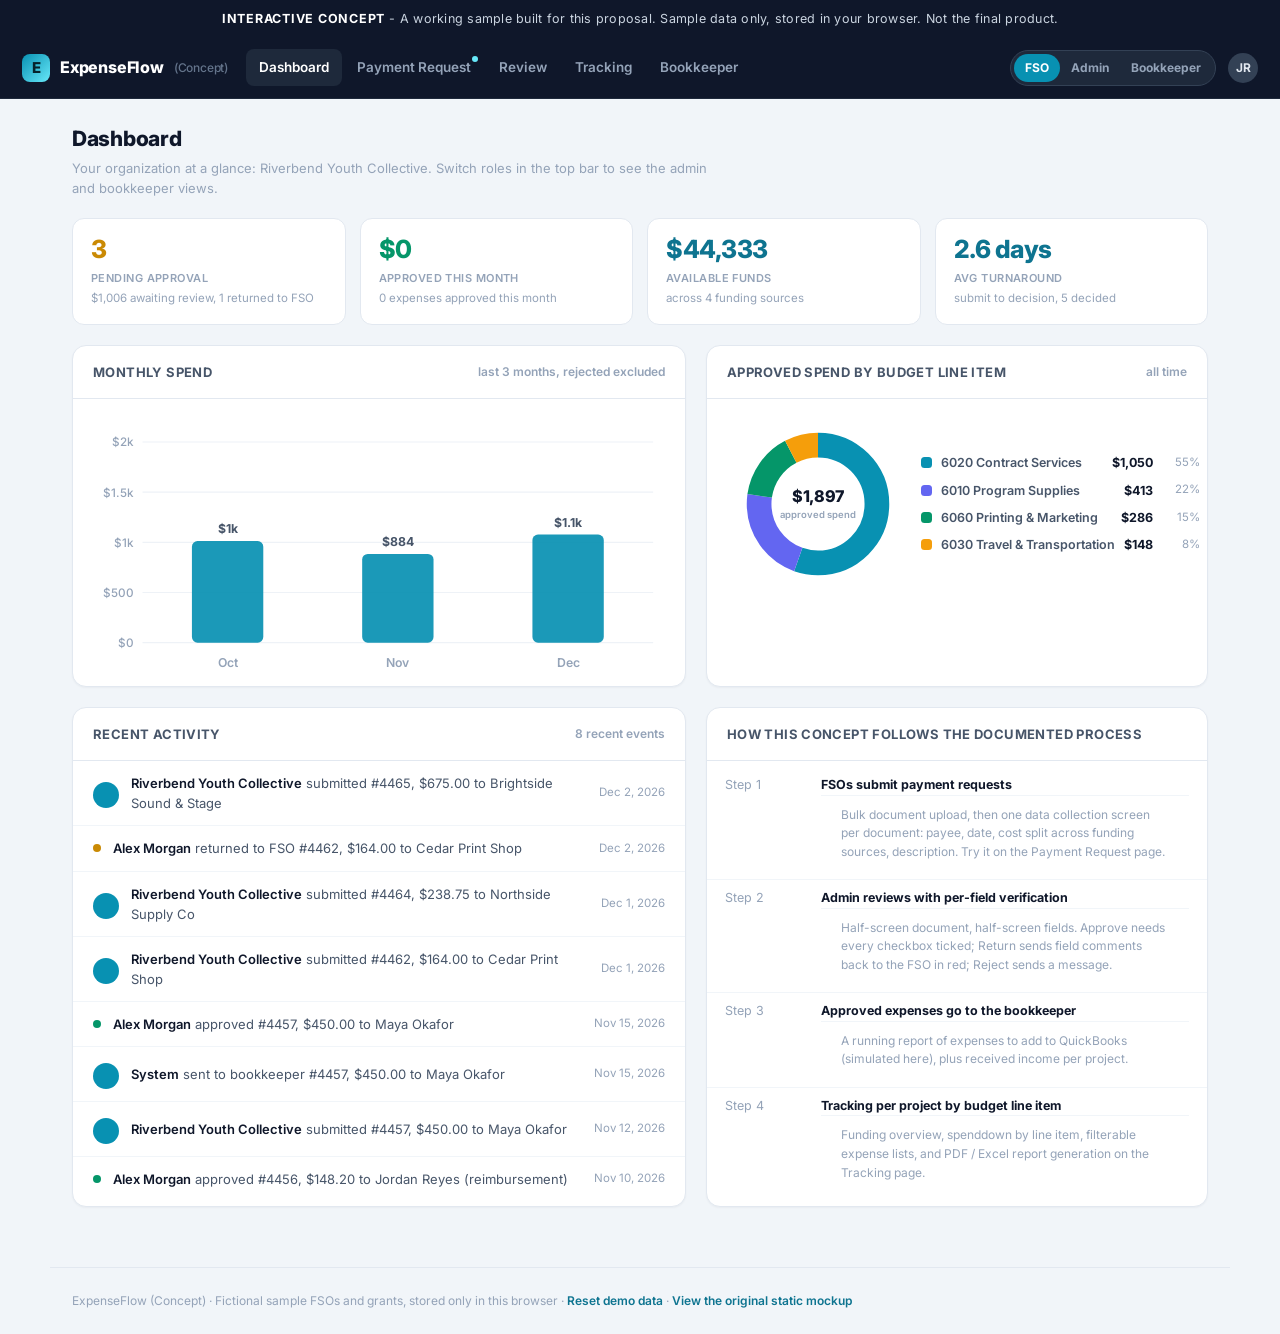
==== commit 609198c3: "Rebuild concept to match the client's process PDF and interface mock-ups - Payment Request wizard (F" ====
--- a/index.html
+++ b/index.html
@@ -17,34 +17,31 @@
   <a class="logo" href="index.html"><span class="mark">E</span> ExpenseFlow <span class="tagc">(Concept)</span></a>
   <nav class="nav" aria-label="Main">
     <a href="index.html" data-page="dashboard">Dashboard<span class="dot"></span></a>
-    <a href="submit.html" data-page="submit">Submit<span class="dot"></span></a>
+    <a href="submit.html" data-page="submit">Payment Request<span class="dot"></span></a>
     <a href="review.html" data-page="review">Review<span class="dot"></span></a>
-    <a href="reports.html" data-page="reports">Reports<span class="dot"></span></a>
+    <a href="tracking.html" data-page="tracking">Tracking<span class="dot"></span></a>
+    <a href="bookkeeper.html" data-page="bookkeeper">Bookkeeper<span class="dot"></span></a>
   </nav>
   <div class="right">
     <div class="roleswitch" role="group" aria-label="Demo role">
-      <button type="button" data-role="employee">Employee</button>
-      <button type="button" data-role="admin">Finance Admin</button>
-    </div>
-    <span class="who" title="Jordan Reyes (demo user)">JR</span>
+      <button type="button" data-role="fso">FSO</button>
+      <button type="button" data-role="admin">Admin</button>
+      <button type="button" data-role="bookkeeper">Bookkeeper</button>
+    </div>
+    <span class="who">JR</span>
   </div>
 </header>
 
 <main class="wrap view-in">
   <div class="pagehead">
     <h1>Dashboard</h1>
-    <p class="lede">A live picture of company spend. Every number on this page is computed from the sample expenses in your browser, so anything you submit or approve shows up here immediately.</p>
+    <p class="lede" id="lede">A live picture of program spend. Every number is computed from the sample data in your browser, so anything you submit, review, or record shows up here immediately.</p>
   </div>
 
   <section class="tiles" aria-label="Key metrics">
-    <div class="tile">
-      <div class="n" id="kpiSpend">--</div>
-      <div class="l">Spend this month</div>
-      <div class="s" id="kpiSpendSub"></div>
-    </div>
     <div class="tile warn">
       <div class="n" id="kpiPending">--</div>
-      <div class="l">Pending approvals</div>
+      <div class="l">Pending approval</div>
       <div class="s" id="kpiPendingSub"></div>
     </div>
     <div class="tile ok">
@@ -53,8 +50,13 @@
       <div class="s" id="kpiApprovedSub"></div>
     </div>
     <div class="tile">
+      <div class="n" id="kpiAvail">--</div>
+      <div class="l">Available funds</div>
+      <div class="s" id="kpiAvailSub"></div>
+    </div>
+    <div class="tile">
       <div class="n" id="kpiAvg">--</div>
-      <div class="l">Avg processing time</div>
+      <div class="l">Avg turnaround</div>
       <div class="s" id="kpiAvgSub"></div>
     </div>
   </section>
@@ -65,7 +67,7 @@
       <div class="chartbox" id="barChart"></div>
     </div>
     <div class="card">
-      <div class="hd"><h2>Spend by category</h2><span class="count">last 3 months</span></div>
+      <div class="hd"><h2>Approved spend by budget line item</h2><span class="count">all time</span></div>
       <div class="donutwrap">
         <div class="chartbox" id="donut"></div>
         <div class="legend" id="donutLegend"></div>
@@ -73,13 +75,24 @@
     </div>
   </section>
 
-  <section class="card">
-    <div class="hd"><h2>Recent activity</h2><span class="count" id="actCount"></span></div>
-    <div id="activity"></div>
+  <section class="grid2">
+    <div class="card">
+      <div class="hd"><h2>Recent activity</h2><span class="count" id="actCount"></span></div>
+      <div id="activity"></div>
+    </div>
+    <div class="card">
+      <div class="hd"><h2>How this concept follows the documented process</h2></div>
+      <div class="hist">
+        <div class="h"><span class="hd2">Step 1</span><span class="hb"><b>FSOs submit payment requests</b><span class="note">Bulk document upload, then one data collection screen per document: payee, date, cost split across funding sources, description. Try it on the Payment Request page.</span></span></div>
+        <div class="h"><span class="hd2">Step 2</span><span class="hb"><b>Admin reviews with per-field verification</b><span class="note">Half-screen document, half-screen fields. Approve needs every checkbox ticked; Return sends field comments back to the FSO in red; Reject sends a message.</span></span></div>
+        <div class="h"><span class="hd2">Step 3</span><span class="hb"><b>Approved expenses go to the bookkeeper</b><span class="note">A running report of expenses to add to QuickBooks (simulated here), plus received income per project.</span></span></div>
+        <div class="h"><span class="hd2">Step 4</span><span class="hb"><b>Tracking per project by budget line item</b><span class="note">Funding overview, spenddown by line item, filterable expense lists, and PDF / Excel report generation on the Tracking page.</span></span></div>
+      </div>
+    </div>
   </section>
 </main>
 
-<footer class="foot">ExpenseFlow (Concept) &middot; Acme Field Services sample data, stored only in this browser &middot; <a href="#" id="resetDemo">Reset demo data</a> &middot; <a href="legacy.html">View the original static mockup</a></footer>
+<footer class="foot">ExpenseFlow (Concept) &middot; Fictional sample FSOs and grants, stored only in this browser &middot; <a href="#" id="resetDemo">Reset demo data</a> &middot; <a href="legacy.html">View the original static mockup</a></footer>
 
 <script src="shared/app.js"></script>
 <script>
@@ -94,118 +107,112 @@
     if (el) el.textContent = txt;
   }
 
-  var ex = A.getState().expenses;
-  var nowKey = A.monthKey(A.todayIso());
-
-  /* --- KPI tiles --- */
-  var thisMonth = ex.filter(function (e) { return A.monthKey(e.date) === nowKey; });
-
-  var spend = 0, spendCount = 0;
-  thisMonth.forEach(function (e) {
-    if (e.status !== 'rejected') { spend += e.amount; spendCount++; }
-  });
-  setText('kpiSpend', A.fmtMoney0(spend));
-  setText('kpiSpendSub', spendCount + ' expense' + (spendCount === 1 ? '' : 's') + ' dated this month');
-
-  var pending = 0, info = 0;
-  ex.forEach(function (e) {
-    if (e.status === 'pending') pending++;
-    if (e.status === 'info') info++;
-  });
-  setText('kpiPending', String(pending));
-  setText('kpiPendingSub', info > 0 ? info + ' more with info requested' : 'queue is otherwise clear');
-
-  var appr = 0, apprCount = 0;
-  thisMonth.forEach(function (e) {
-    if (e.status === 'approved') { appr += e.amount; apprCount++; }
-  });
-  setText('kpiApproved', A.fmtMoney0(appr));
-  setText('kpiApprovedSub', apprCount + ' expense' + (apprCount === 1 ? '' : 's') + ' approved');
-
-  var totalDays = 0, decided = 0;
-  ex.forEach(function (e) {
-    if (e.decidedAt && (e.status === 'approved' || e.status === 'rejected')) {
-      var d1 = new Date(e.createdAt), d2 = new Date(e.decidedAt);
-      totalDays += Math.max(0, (d2 - d1) / 86400000);
-      decided++;
+  function render() {
+    var st = A.getState();
+    var role = st.role;
+    var scopeFso = role === 'fso' ? A.CURRENT_FSO : null;
+    var ex = st.expenses.filter(function (e) { return !scopeFso || e.fsoId === scopeFso; });
+    var nowKey = A.monthKey(A.todayIso());
+
+    setText('lede', scopeFso
+      ? 'Your organization at a glance: ' + A.fso(scopeFso).name + '. Switch roles in the top bar to see the admin and bookkeeper views.'
+      : 'All FSOs at a glance. Every number is computed live from the sample data in your browser.');
+
+    /* --- KPI tiles --- */
+    var pending = 0, pendingAmt = 0, returned = 0;
+    ex.forEach(function (e) {
+      if (e.status === 'pending') { pending++; pendingAmt += e.amount; }
+      if (e.status === 'returned') returned++;
+    });
+    setText('kpiPending', String(pending));
+    setText('kpiPendingSub', A.fmtMoney0(pendingAmt) + ' awaiting review' + (returned ? ', ' + returned + ' returned to FSO' : ''));
+
+    var appr = 0, apprCount = 0;
+    ex.forEach(function (e) {
+      if (e.status === 'approved' && e.decidedAt && A.monthKey(e.decidedAt) === nowKey) { appr += e.amount; apprCount++; }
+    });
+    setText('kpiApproved', A.fmtMoney0(appr));
+    setText('kpiApprovedSub', apprCount + ' expense' + (apprCount === 1 ? '' : 's') + ' approved this month');
+
+    var avail = 0, fsCount = 0;
+    st.fundingSources.forEach(function (f) {
+      if (scopeFso && f.fsoId !== scopeFso) return;
+      avail += A.fsAvailable(f.id);
+      fsCount++;
+    });
+    setText('kpiAvail', A.fmtMoney0(avail));
+    setText('kpiAvailSub', 'across ' + fsCount + ' funding source' + (fsCount === 1 ? '' : 's'));
+
+    var totalDays = 0, decided = 0;
+    ex.forEach(function (e) {
+      if (e.decidedAt && (e.status === 'approved' || e.status === 'rejected')) {
+        var d1 = new Date(e.submittedAt), d2 = new Date(e.decidedAt);
+        totalDays += Math.max(0, (d2 - d1) / 86400000);
+        decided++;
+      }
+    });
+    if (decided > 0) {
+      setText('kpiAvg', (totalDays / decided).toFixed(1) + ' days');
+      setText('kpiAvgSub', 'submit to decision, ' + decided + ' decided');
+    } else {
+      setText('kpiAvg', 'n/a');
+      setText('kpiAvgSub', 'no decided expenses yet');
     }
-  });
-  if (decided > 0) {
-    var avg = totalDays / decided;
-    setText('kpiAvg', avg.toFixed(1) + ' days');
-    setText('kpiAvgSub', 'across ' + decided + ' decided expenses');
-  } else {
-    setText('kpiAvg', 'n/a');
-    setText('kpiAvgSub', 'no decided expenses yet');
+
+    /* --- monthly spend bar chart --- */
+    var months = A.lastMonths(3);
+    var bars = months.map(function (key) {
+      var v = 0;
+      ex.forEach(function (e) {
+        if (A.monthKey(e.date) === key && e.status !== 'rejected') v += e.amount;
+      });
+      return { label: A.monthShort(key), value: v };
+    });
+    A.renderBarChart(document.getElementById('barChart'), bars);
+
+    /* --- spend by budget line item donut --- */
+    var byLine = {};
+    ex.forEach(function (e) {
+      if (e.status !== 'approved' || !e.coaId) return;
+      byLine[e.coaId] = (byLine[e.coaId] || 0) + e.amount;
+    });
+    var items = st.coa
+      .filter(function (c) { return byLine[c.id] > 0; })
+      .map(function (c) { return { label: c.id + ' ' + c.label, value: byLine[c.id] }; })
+      .sort(function (a, b) { return b.value - a.value; });
+    A.renderDonut(document.getElementById('donut'), document.getElementById('donutLegend'), items, 'approved spend');
+
+    /* --- recent activity from the audit history --- */
+    var events = [];
+    ex.forEach(function (e) {
+      e.history.forEach(function (h) {
+        events.push({
+          ts: h.ts, num: e.num,
+          kind: h.action === 'Approved' ? 'approved' : h.action === 'Rejected' ? 'rejected' : (h.action.indexOf('Returned') === 0 ? 'info' : 'submit'),
+          html: '<b>' + A.esc(h.actor) + '</b> ' + A.esc(h.action.toLowerCase().replace(/\bfso\b/g, 'FSO').replace(/\bquickbooks\b/g, 'QuickBooks')) + ' #' + e.num + ', ' + A.fmtMoney(e.amount) + ' to ' + A.esc(A.payeeName(e.payeeId))
+        });
+      });
+    });
+    events.sort(function (a, b) {
+      if (a.ts !== b.ts) return a.ts < b.ts ? 1 : -1;
+      return b.num - a.num;
+    });
+    var recent = events.slice(0, 8);
+    var host = document.getElementById('activity');
+    if (host) {
+      if (!recent.length) {
+        host.innerHTML = '<div class="empty"><div class="big">No activity yet</div>Submit a payment request to see it appear here.</div>';
+      } else {
+        host.innerHTML = recent.map(function (ev) {
+          return '<div class="act"><span class="ic ' + ev.kind + '"></span><span class="t">' + ev.html + '</span><span class="d">' + A.fmtDate(ev.ts) + '</span></div>';
+        }).join('');
+      }
+    }
+    setText('actCount', recent.length + ' recent events');
   }
 
-  /* --- monthly spend bar chart --- */
-  var months = A.lastMonths(3);
-  var bars = months.map(function (key) {
-    var v = 0;
-    ex.forEach(function (e) {
-      if (A.monthKey(e.date) === key && e.status !== 'rejected') v += e.amount;
-    });
-    return { label: A.monthShort(key), value: v };
-  });
-  A.renderBarChart(document.getElementById('barChart'), bars);
-
-  /* --- category donut --- */
-  var byCat = {};
-  ex.forEach(function (e) {
-    if (e.status === 'rejected') return;
-    byCat[e.category] = (byCat[e.category] || 0) + e.amount;
-  });
-  var items = A.CATEGORIES
-    .filter(function (c) { return byCat[c] > 0; })
-    .map(function (c) { return { label: c, value: byCat[c] }; })
-    .sort(function (a, b) { return b.value - a.value; });
-  A.renderDonut(document.getElementById('donut'), document.getElementById('donutLegend'), items, 'total spend');
-
-  /* --- recent activity --- */
-  var events = [];
-  ex.forEach(function (e) {
-    var amt = A.fmtMoney(e.amount);
-    events.push({
-      ts: e.createdAt, num: e.num, kind: 'submit',
-      html: '<b>' + A.esc(e.employee) + '</b> submitted ' + amt + ' to ' + A.esc(e.merchant) + ' (' + A.esc(e.category) + ')'
-    });
-    if (e.status === 'approved' && e.decidedAt) {
-      events.push({
-        ts: e.decidedAt, num: e.num, kind: 'approved',
-        html: '<b>Finance</b> approved ' + A.esc(e.employee) + "'s " + amt + ' ' + A.esc(e.category).toLowerCase() + ' expense'
-      });
-    }
-    if (e.status === 'rejected' && e.decidedAt) {
-      events.push({
-        ts: e.decidedAt, num: e.num, kind: 'rejected',
-        html: '<b>Finance</b> rejected ' + A.esc(e.employee) + "'s " + amt + ' ' + A.esc(e.category).toLowerCase() + ' expense'
-      });
-    }
-    if (e.status === 'info') {
-      var ts = e.comments.length ? e.comments[e.comments.length - 1].ts : e.createdAt;
-      events.push({
-        ts: ts, num: e.num, kind: 'info',
-        html: '<b>Finance</b> requested info on ' + A.esc(e.employee) + "'s " + amt + ' expense'
-      });
-    }
-  });
-  events.sort(function (a, b) {
-    if (a.ts !== b.ts) return a.ts < b.ts ? 1 : -1;
-    return b.num - a.num;
-  });
-  var recent = events.slice(0, 8);
-  var host = document.getElementById('activity');
-  if (host) {
-    if (!recent.length) {
-      host.innerHTML = '<div class="empty"><div class="big">No activity yet</div>Submit an expense to see it appear here.</div>';
-    } else {
-      host.innerHTML = recent.map(function (ev) {
-        return '<div class="act"><span class="ic ' + ev.kind + '"></span><span class="t">' + ev.html + '</span><span class="d">' + A.fmtDate(ev.ts) + '</span></div>';
-      }).join('');
-    }
-  }
-  setText('actCount', recent.length + ' recent events');
+  render();
+  document.addEventListener('rolechange', render);
 })();
 </script>
 </body>
--- a/shared/styles.css
+++ b/shared/styles.css
@@ -32,8 +32,9 @@
 .nav a.on{color:#fff;background:#1e293b;}
 .nav a .dot{display:none;position:absolute;top:7px;right:6px;width:6px;height:6px;border-radius:50%;background:#67e8f9;}
 body[data-role="admin"] .nav a[data-page="review"] .dot,
-body[data-role="admin"] .nav a[data-page="reports"] .dot,
-body[data-role="employee"] .nav a[data-page="submit"] .dot{display:block;}
+body[data-role="admin"] .nav a[data-page="tracking"] .dot,
+body[data-role="bookkeeper"] .nav a[data-page="bookkeeper"] .dot,
+body[data-role="fso"] .nav a[data-page="submit"] .dot{display:block;}
 .top .right{margin-left:auto;display:flex;align-items:center;gap:12px;}
 .roleswitch{display:flex;background:#1e293b;border:1px solid #334155;border-radius:999px;padding:3px;}
 .roleswitch button{border:0;background:transparent;color:#94a3b8;font-size:12px;font-weight:700;padding:5px 11px;border-radius:999px;cursor:pointer;transition:.15s;white-space:nowrap;}
@@ -220,7 +221,7 @@
 @keyframes fade{from{opacity:0;transform:translateY(6px);}to{opacity:1;transform:none;}}
 .view-in{animation:fade .25s ease;}
 
-/* ===== responsive ===== */
+/* (kept) ===== responsive ===== */
 @media(max-width:960px){
   .rgrid{grid-template-columns:1fr;}
 }
@@ -242,3 +243,205 @@
   .rep .grow{margin-left:0;}
   .actbar{flex-direction:column;}
 }
+
+/* =========================================================
+   Additions for the process-matched build (wizard, review,
+   tracking, bookkeeper, document previews, print report)
+   ========================================================= */
+
+/* ===== wizard steps ===== */
+.steps{display:flex;gap:6px;flex-wrap:wrap;margin-bottom:18px;}
+.steps .stp{display:flex;align-items:center;gap:8px;border:1px solid var(--line);background:#fff;border-radius:999px;padding:6px 13px 6px 7px;font-size:12px;font-weight:600;color:var(--ink3);}
+.steps .stp .n{width:20px;height:20px;border-radius:50%;background:#e2e8f0;color:var(--ink2);display:grid;place-items:center;font-size:11px;font-weight:800;flex:none;}
+.steps .stp.on{border-color:var(--accent);color:var(--accent-d);background:var(--accent-soft);}
+.steps .stp.on .n{background:var(--accent);color:#fff;}
+.steps .stp.done{color:var(--ok);border-color:#bbf7d0;background:var(--ok-bg);}
+.steps .stp.done .n{background:var(--ok);color:#fff;}
+
+.wizbar{display:flex;gap:10px;align-items:center;flex-wrap:wrap;padding:14px 20px;border-top:1px solid var(--line);}
+.wizbar .grow{margin-left:auto;}
+.btn{border:1px solid var(--line);background:#fff;color:var(--ink2);font-weight:700;font-size:13px;border-radius:9px;padding:10px 16px;cursor:pointer;transition:.15s;}
+.btn:hover{border-color:var(--accent);color:var(--accent-d);}
+.btn.primary{background:var(--accent);border-color:var(--accent);color:#fff;}
+.btn.primary:hover{background:var(--accent-d);border-color:var(--accent-d);color:#fff;}
+.btn.primary:disabled,.btn:disabled{opacity:.45;cursor:not-allowed;}
+.btn.ok{background:var(--ok);border-color:var(--ok);color:#fff;}
+.btn.ok:hover{filter:brightness(.95);}
+.btn.warn{background:var(--warn-bg);border-color:#fde68a;color:var(--warn);}
+.btn.no{background:var(--crit-bg);border-color:#fecaca;color:var(--crit);}
+.btn.sm{padding:6px 11px;font-size:12px;border-radius:7px;}
+
+/* uploaded document chips (wizard step 1) */
+.doclist{display:flex;flex-direction:column;gap:8px;padding:4px 0;}
+.docrow{display:flex;align-items:center;gap:10px;border:1px solid var(--line);border-radius:10px;padding:9px 12px;background:#fff;font-size:12.5px;font-weight:600;color:var(--ink2);}
+.docrow .x{width:26px;height:26px;border-radius:6px;display:grid;place-items:center;font-size:8.5px;font-weight:800;color:#fff;background:var(--accent);flex:none;}
+.docrow .x.aff{background:var(--warn);}
+.docrow .nm{flex:1;min-width:0;overflow:hidden;text-overflow:ellipsis;white-space:nowrap;}
+.docrow .rm{border:0;background:transparent;color:var(--ink3);cursor:pointer;font-size:15px;font-weight:700;padding:2px 6px;border-radius:5px;}
+.docrow .rm:hover{color:var(--crit);background:var(--crit-bg);}
+
+/* payee picker */
+.pk{display:flex;flex-direction:column;gap:8px;}
+.pk label.pkrow{display:flex;align-items:center;gap:10px;border:1px solid var(--line);border-radius:10px;padding:10px 13px;cursor:pointer;font-size:13px;font-weight:600;color:var(--ink2);transition:.15s;text-transform:none;letter-spacing:normal;margin:0;}
+.pk label.pkrow:hover{border-color:var(--accent);}
+.pk label.pkrow.sel{border-color:var(--accent);background:var(--accent-soft);}
+.pk input[type="checkbox"]{width:16px;height:16px;accent-color:var(--accent);flex:none;}
+.pk .kind{margin-left:auto;font-size:10.5px;font-weight:700;letter-spacing:.04em;text-transform:uppercase;color:var(--ink3);}
+.pk .newtag{font-size:10px;font-weight:800;letter-spacing:.05em;text-transform:uppercase;color:var(--warn);background:var(--warn-bg);border-radius:5px;padding:2px 6px;}
+
+/* wizard 3-pane data collection + review screen layout */
+.workgrid{display:grid;grid-template-columns:250px minmax(0,1.05fr) minmax(0,1.2fr);gap:16px;align-items:start;}
+.workgrid>*{min-width:0;}
+.rail{display:flex;flex-direction:column;}
+.rail .railhd{padding:12px 14px;border-bottom:1px solid var(--line);font-size:11px;font-weight:700;letter-spacing:.05em;text-transform:uppercase;color:var(--ink3);}
+.rail .railbody{max-height:480px;overflow:auto;}
+.rail .ritem{display:block;width:100%;text-align:left;border:0;background:transparent;padding:11px 14px;border-bottom:1px solid #f1f5f9;cursor:pointer;transition:background .12s;}
+.rail .ritem:hover{background:#f8fafc;}
+.rail .ritem.sel{background:var(--accent-soft);box-shadow:inset 3px 0 0 var(--accent);}
+.rail .ritem .t1{font-size:12.5px;font-weight:700;color:var(--ink);display:flex;gap:8px;align-items:center;justify-content:space-between;}
+.rail .ritem .t2{font-size:11.5px;color:var(--ink3);margin-top:2px;}
+.rail .rgroup{padding:9px 14px 5px;font-size:10.5px;font-weight:800;letter-spacing:.06em;text-transform:uppercase;color:var(--ink3);background:#f8fafc;border-bottom:1px solid #f1f5f9;}
+.rail .railft{padding:11px 14px;border-top:1px solid var(--line);}
+.dotst{width:8px;height:8px;border-radius:50%;flex:none;display:inline-block;}
+.dotst.done{background:var(--ok);}
+.dotst.todo{background:#cbd5e1;}
+
+/* simulated document preview */
+.docprev{padding:16px;}
+.dp-paper{background:#fff;border:1px solid var(--line);border-radius:4px;box-shadow:0 6px 18px rgba(15,23,42,.10);padding:22px 20px;max-width:340px;margin:0 auto;font-size:12.5px;color:var(--ink2);}
+.dp-vendor{font-size:15px;font-weight:800;color:var(--ink);letter-spacing:-.2px;}
+.dp-kind{font-size:10px;font-weight:800;letter-spacing:.14em;color:var(--ink3);margin-top:2px;}
+.dp-date{font-size:11.5px;color:var(--ink3);margin-top:6px;}
+.dp-rule{border-top:1.5px dashed #e2e8f0;margin:12px 0;}
+.dp-line{display:flex;justify-content:space-between;gap:12px;padding:3px 0;}
+.dp-line span{color:var(--ink3);}
+.dp-line b{color:var(--ink);font-weight:700;white-space:nowrap;}
+.dp-total{font-size:14px;}
+.dp-aff p{margin:10px 0;line-height:1.6;color:var(--ink2);}
+.dp-afftitle{font-size:13px;font-weight:800;letter-spacing:.04em;text-transform:uppercase;color:var(--warn);}
+.dp-sig{margin-top:14px;padding-top:10px;border-top:1px solid var(--line);font-style:italic;color:var(--ink3);}
+.dp-cap{text-align:center;font-size:11px;color:var(--ink3);margin-top:10px;}
+
+/* allocation rows (cost split across funding sources) */
+.alloc{display:flex;flex-direction:column;gap:8px;}
+.allocrow{display:grid;grid-template-columns:minmax(0,1fr) 110px 30px;gap:8px;align-items:center;}
+.allocrow .rm{border:0;background:transparent;color:var(--ink3);cursor:pointer;font-size:15px;font-weight:700;border-radius:5px;padding:4px;}
+.allocrow .rm:hover{color:var(--crit);background:var(--crit-bg);}
+.addalloc{align-self:flex-start;border:1px dashed #cbd5e1;background:transparent;color:var(--accent-d);font-weight:700;font-size:12px;border-radius:8px;padding:7px 12px;cursor:pointer;}
+.addalloc:hover{border-color:var(--accent);background:var(--accent-soft);}
+
+/* inline banners */
+.wbanner{display:flex;gap:9px;align-items:flex-start;flex-wrap:wrap;border-radius:10px;padding:10px 13px;font-size:12.5px;font-weight:600;margin:10px 0;}
+.wbanner .btn{max-width:100%;white-space:normal;}
+.wbanner.warn{background:var(--warn-bg);color:#854d0e;border:1px solid #fde68a;}
+.wbanner.crit{background:var(--crit-bg);color:var(--crit);border:1px solid #fecaca;}
+.wbanner.info{background:var(--accent-soft);color:var(--accent-d);border:1px solid #cffafe;}
+.wbanner.ok{background:var(--ok-bg);color:var(--ok);border:1px solid #bbf7d0;}
+
+/* review comments shown in red to the FSO, per the client's flow */
+.redcomment{color:var(--crit);font-size:12px;font-weight:600;margin-top:5px;}
+
+/* verification field rows (review screen) */
+.vrow{border:1px solid var(--line);border-radius:10px;padding:11px 13px;margin-bottom:10px;background:#fff;}
+.vrow.checked{border-color:#bbf7d0;background:#f7fdf9;}
+.vrow .vtop{display:flex;align-items:flex-start;gap:10px;}
+.vrow .vtop input[type="checkbox"]{width:17px;height:17px;accent-color:var(--ok);margin-top:2px;flex:none;cursor:pointer;}
+.vrow .vlbl{font-size:11px;font-weight:700;letter-spacing:.04em;text-transform:uppercase;color:var(--ink3);}
+.vrow .vval{font-size:13.5px;font-weight:600;color:var(--ink);margin-top:2px;overflow-wrap:anywhere;}
+.vrow .vact{margin-left:auto;display:flex;gap:6px;flex:none;}
+.vrow .vbtn{border:0;background:transparent;color:var(--accent-d);font-weight:700;font-size:11.5px;cursor:pointer;padding:3px 7px;border-radius:6px;}
+.vrow .vbtn:hover{background:var(--accent-soft);}
+.vrow .vedit{margin-top:9px;display:flex;flex-direction:column;gap:8px;}
+.vrow .vcomment{margin-top:8px;}
+.vrow .vnote{font-size:12px;color:var(--warn);font-weight:600;margin-top:6px;}
+
+/* history / audit trail */
+.hist{padding:6px 0;}
+.hist .h{display:flex;gap:10px;padding:8px 18px;font-size:12.5px;border-top:1px solid #f1f5f9;}
+.hist .h:first-child{border-top:0;}
+.hist .h .hd2{color:var(--ink3);white-space:nowrap;flex:none;width:86px;}
+.hist .h .hb{color:var(--ink2);}
+.hist .h .hb b{color:var(--ink);}
+.hist .h .hb .note{color:var(--ink3);display:block;}
+
+/* ===== horizontal bars (funding overview, budget summary) ===== */
+.hbars{display:flex;flex-direction:column;gap:13px;padding:16px 20px;}
+.hrow .hmeta{display:flex;align-items:baseline;gap:8px;font-size:12.5px;margin-bottom:5px;flex-wrap:wrap;}
+.hrow .hlbl{font-weight:700;color:var(--ink);}
+.hrow .hsub{color:var(--ink3);font-size:11.5px;}
+.hrow .hval{margin-left:auto;font-weight:700;color:var(--ink2);font-size:12px;white-space:nowrap;}
+.htrack{display:flex;height:14px;border-radius:7px;background:#eef2f7;overflow:hidden;}
+.hseg{display:block;height:100%;}
+.hkey{display:flex;gap:16px;flex-wrap:wrap;padding:0 20px 14px;font-size:11.5px;color:var(--ink3);font-weight:600;}
+.hkey .k{display:inline-flex;align-items:center;gap:6px;}
+.hkey .sw{width:11px;height:11px;border-radius:3.5px;display:inline-block;}
+
+/* year group label for funding overview */
+.yearlbl{padding:10px 20px 0;font-size:11px;font-weight:800;letter-spacing:.06em;text-transform:uppercase;color:var(--ink3);}
+
+/* ===== tracking layout ===== */
+.trackgrid{display:grid;grid-template-columns:250px minmax(0,1fr);gap:16px;align-items:start;}
+.trackgrid>*{min-width:0;}
+.projitem{display:block;width:100%;text-align:left;border:0;background:transparent;padding:10px 14px;border-bottom:1px solid #f1f5f9;cursor:pointer;font-size:12.5px;font-weight:600;color:var(--ink2);transition:background .12s;}
+.projitem:hover{background:#f8fafc;}
+.projitem.sel{background:var(--accent-soft);box-shadow:inset 3px 0 0 var(--accent);color:var(--ink);}
+.projitem .sub{display:block;font-size:11px;color:var(--ink3);font-weight:500;margin-top:1px;}
+
+/* report builder rows */
+.selrow{display:flex;align-items:center;gap:10px;}
+.selrow input[type="checkbox"]{width:15px;height:15px;accent-color:var(--accent);}
+
+/* ===== drive tree (simulated) ===== */
+.tree{padding:12px 20px 16px;font-size:12.5px;}
+.tree .folder{margin:4px 0;}
+.tree .fname{display:flex;align-items:center;gap:8px;font-weight:700;color:var(--ink2);padding:3px 0;}
+.tree .fico{width:16px;height:12px;border-radius:2.5px;background:linear-gradient(135deg,#fbbf24,#f59e0b);flex:none;position:relative;}
+.tree .fico:before{content:"";position:absolute;top:-3px;left:0;width:7px;height:3px;border-radius:2px 2px 0 0;background:#f59e0b;}
+.tree .kids{margin-left:22px;border-left:1px dashed #e2e8f0;padding-left:12px;}
+.tree .file{display:flex;align-items:center;gap:8px;color:var(--ink3);padding:2.5px 0;font-weight:500;}
+.tree .file .doc{width:11px;height:14px;border-radius:2px;background:#e2e8f0;border:1px solid #cbd5e1;flex:none;}
+.tree .file b{color:var(--ink2);font-weight:600;}
+
+/* QB queue */
+.qbrow{display:flex;align-items:center;gap:12px;padding:12px 18px;border-top:1px solid #f1f5f9;flex-wrap:wrap;}
+.qbrow:first-of-type{border-top:0;}
+.qbrow .amt{font-weight:800;min-width:84px;}
+.qbrow .m{flex:1;min-width:180px;}
+.qbrow .m .nm{font-weight:600;}
+.qbrow .m .p{font-size:11.5px;color:var(--ink3);}
+
+/* ===== print report (PDF via the browser print dialog) ===== */
+#printReport{display:none;}
+@media print{
+  body>*{display:none !important;}
+  body>#printReport{display:block !important;}
+  body{background:#fff;}
+  #printReport{font-family:var(--font);color:#0f172a;font-size:12px;padding:8px;}
+  #printReport h1{font-size:20px;margin-bottom:2px;}
+  #printReport .sub{color:#475569;margin-bottom:14px;}
+  #printReport table{width:100%;border-collapse:collapse;margin:10px 0 18px;}
+  #printReport th{text-align:left;font-size:10px;text-transform:uppercase;letter-spacing:.05em;color:#475569;border-bottom:1.5px solid #0f172a;padding:6px 8px;}
+  #printReport td{padding:6px 8px;border-bottom:1px solid #e2e8f0;}
+  #printReport .tot td{font-weight:800;border-top:2px solid #0f172a;}
+  #printReport h2{font-size:14px;margin:16px 0 4px;}
+  #printReport ol{margin-left:20px;}
+  #printReport ol li{padding:2px 0;}
+  #printReport .fineprint{margin-top:18px;color:#94a3b8;font-size:10px;}
+}
+
+/* ===== responsive for new layouts ===== */
+@media(max-width:1080px){
+  .workgrid{grid-template-columns:220px minmax(0,1fr);}
+  .workgrid .doccard{grid-column:1 / -1;order:3;}
+}
+@media(max-width:960px){
+  .workgrid{grid-template-columns:1fr;}
+  .workgrid .doccard{grid-column:auto;order:0;}
+  .trackgrid{grid-template-columns:1fr;}
+  .rail .railbody{max-height:260px;}
+}
+@media(max-width:420px){
+  .allocrow{grid-template-columns:minmax(0,1fr) 84px 26px;}
+  .wizbar{padding:12px 14px;}
+  .wizbar .btn{flex:1 1 auto;}
+}
